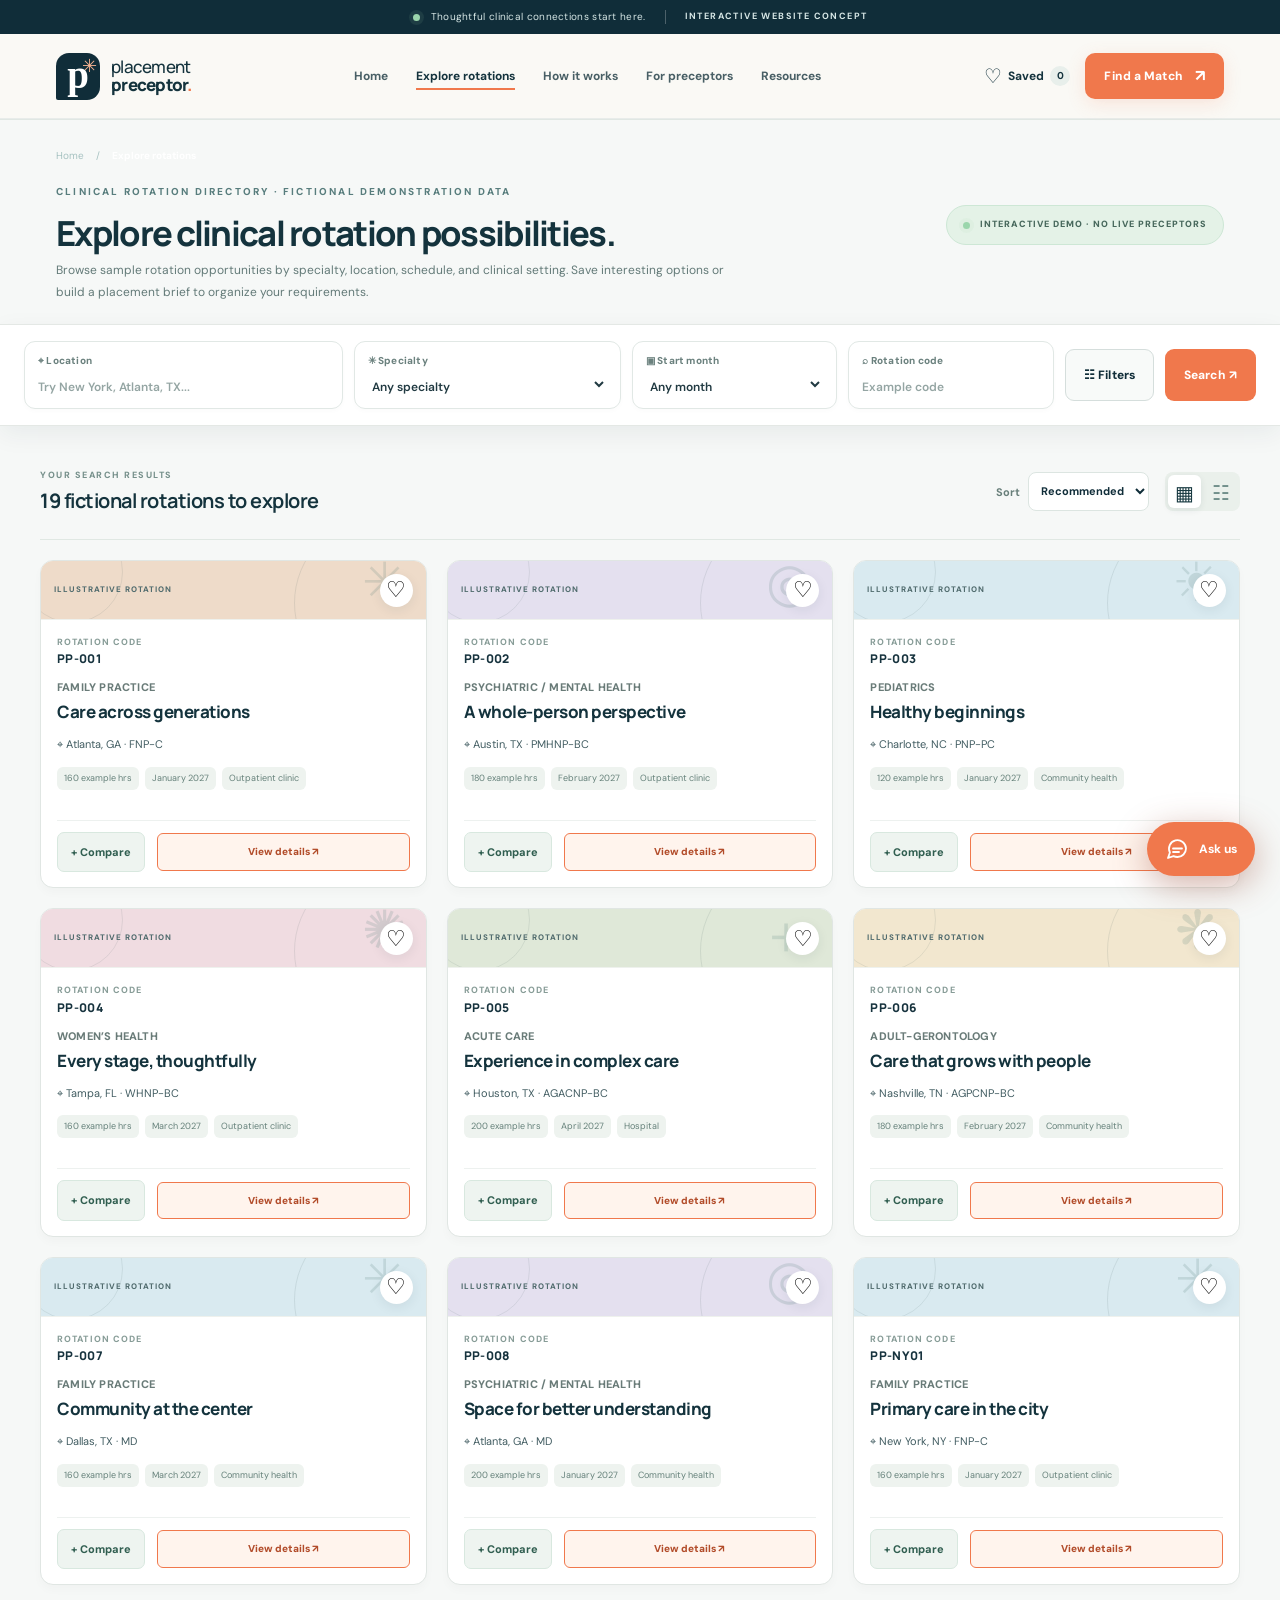
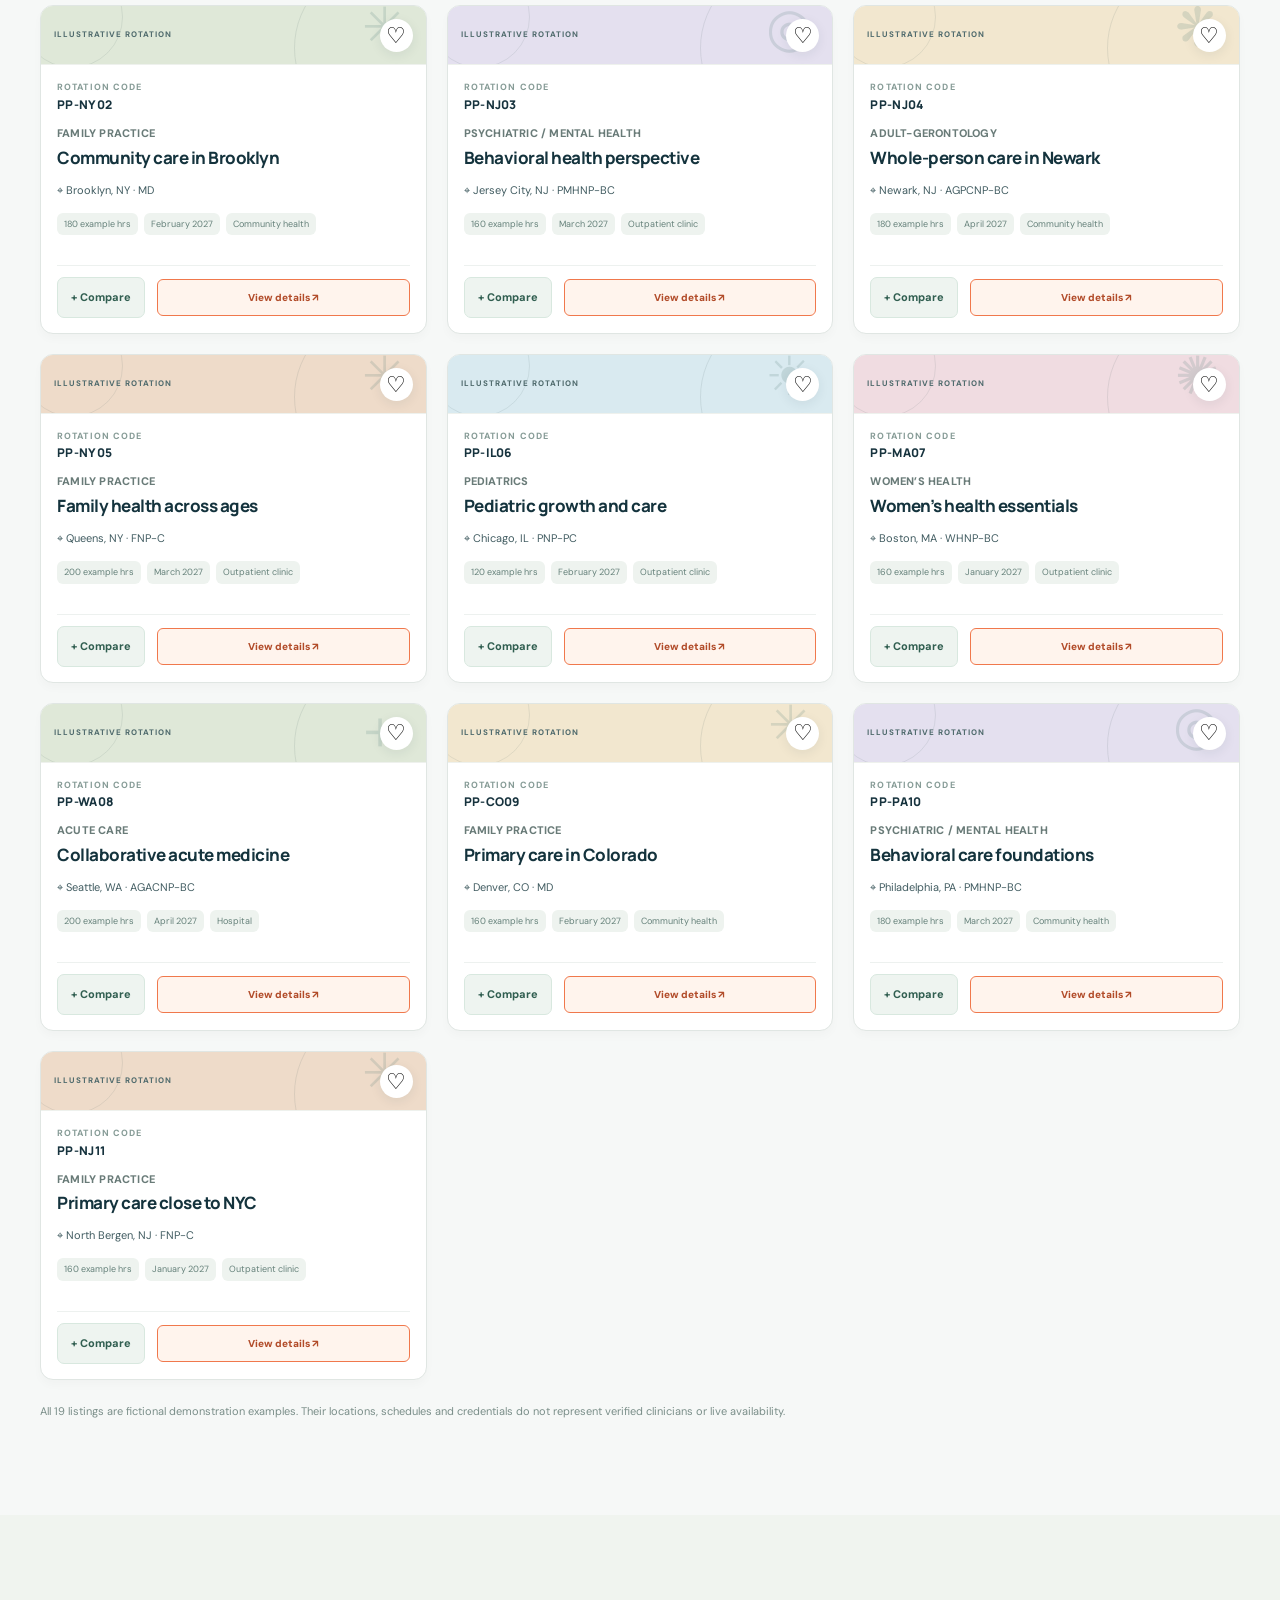
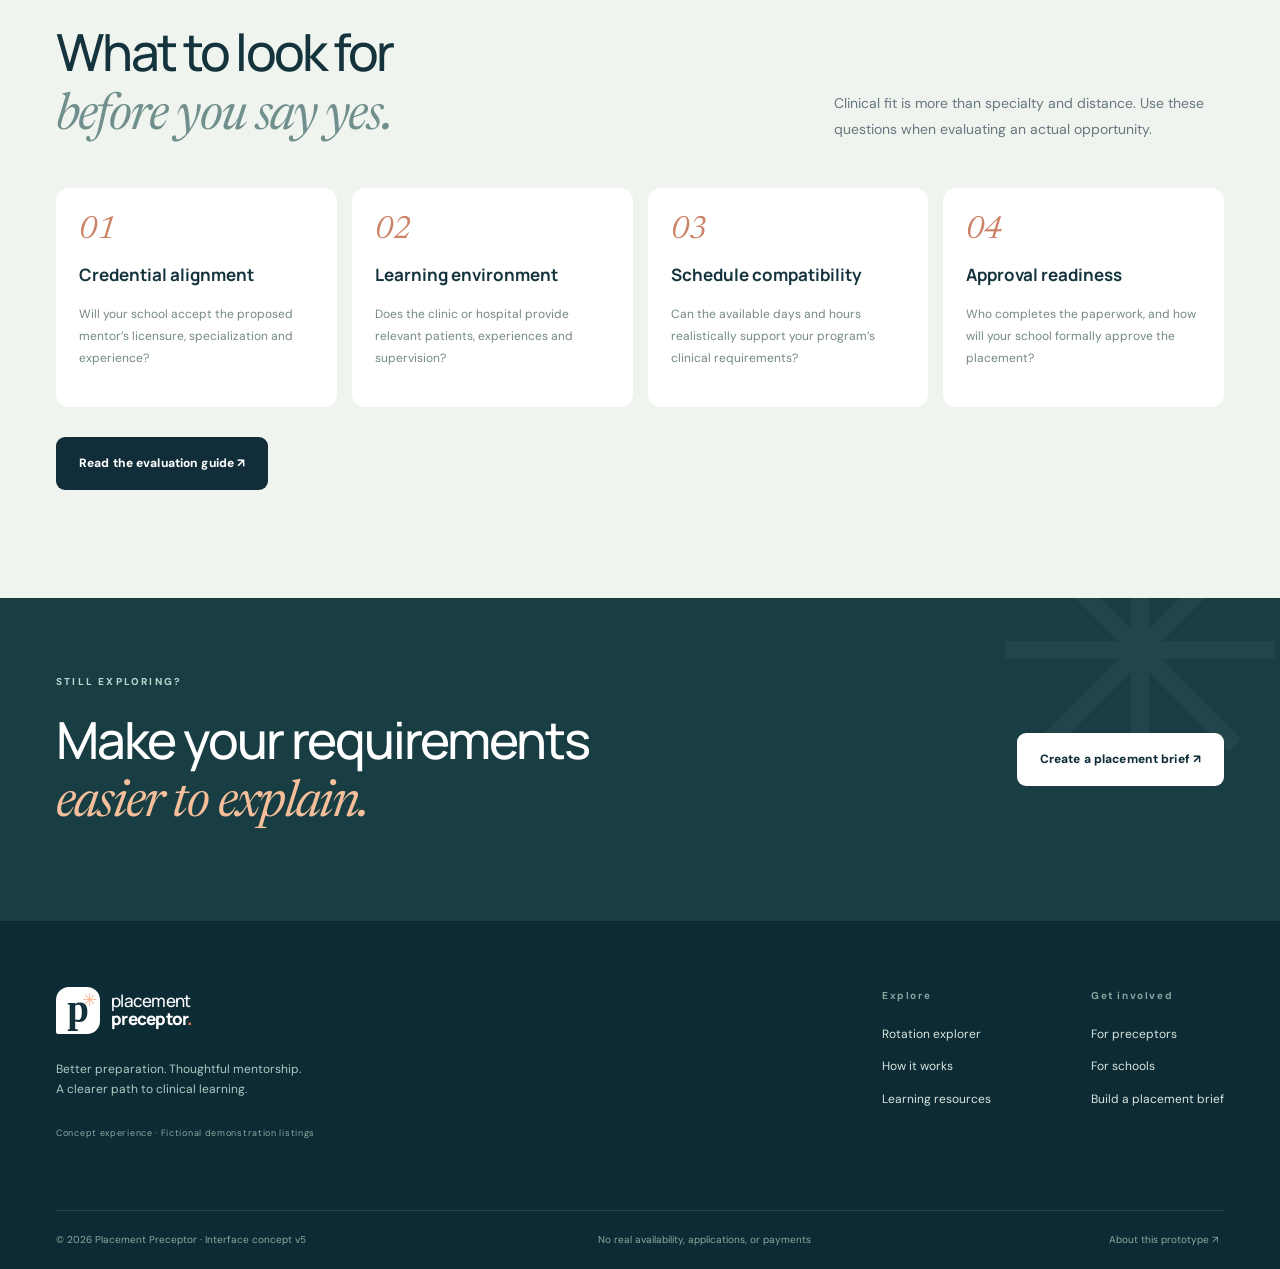
==== explore.html @ a211277f "Update Placement Preceptor website to v5" ====
<!doctype html>
<html lang="en"><head>
<meta charset="utf-8"><meta name="viewport" content="width=device-width,initial-scale=1"><meta name="theme-color" content="#102d39">
<meta name="description" content="Explore illustrative clinical rotation opportunities using advanced search, specialty, location, scheduling, and saved listings."><title>Explore Clinical Rotations | Placement Preceptor</title>
<link rel="preconnect" href="https://fonts.googleapis.com"><link rel="preconnect" href="https://fonts.gstatic.com" crossorigin>
<link href="https://fonts.googleapis.com/css2?family=DM+Sans:wght@400;500;600;700;800&family=Manrope:wght@400;500;600;700;800&family=Newsreader:ital,opsz,wght@0,6..72,400;1,6..72,400&display=swap" rel="stylesheet">
<link rel="stylesheet" href="style.css"><script src="data.js" defer></script><script src="app.js" defer></script><script src="chat.js" defer></script></head>
<body data-page="explore"><a class="skip-link" href="#main">Skip to content</a>
<div class="announcement"><span class="announcement-dot"></span><span>Thoughtful clinical connections start here.</span><span class="announcement-sep"></span><strong>INTERACTIVE WEBSITE CONCEPT</strong></div>
<header class="site-header" id="site-header"><div class="container header-row"><a class="brand" href="index.html" aria-label="Placement Preceptor home"><span class="brand-mark">p<span>✳</span></span><span class="brand-word">placement<strong>preceptor<span>.</span></strong></span></a><nav class="nav-links" id="site-nav" aria-label="Main navigation"><a href="index.html" >Home</a><a href="explore.html" aria-current="page">Explore rotations</a><a href="how-it-works.html" >How it works</a><a href="for-preceptors.html" >For preceptors</a><a href="resources.html" >Resources</a></nav><div class="header-cta"><a class="saved-link" href="explore.html?saved=1" aria-label="View saved example rotations"><span aria-hidden="true">♡</span><span class="saved-label">Saved</span><span class="saved-count" data-saved-count>0</span></a><button class="btn btn-accent btn-small header-find-match" data-start="student" aria-label="Find a Match - start your placement brief">Find a Match <span aria-hidden="true">↗</span></button><button class="menu-toggle" id="menu-toggle" aria-controls="site-nav" aria-expanded="false" aria-label="Open menu"><span></span><span></span><span></span></button></div></div><div class="scroll-progress" id="scroll-progress"></div></header>
<main id="main">
<section class="marketplace" id="marketplace" aria-labelledby="marketplace-title">
  <div class="marketplace-head container">
    <div><div class="breadcrumbs"><a href="index.html">Home</a><span> / </span><strong>Explore rotations</strong></div><span class="section-kicker">CLINICAL ROTATION DIRECTORY · FICTIONAL DEMONSTRATION DATA</span><h2 id="marketplace-title">Explore clinical rotation possibilities.</h2><p>Browse sample rotation opportunities by specialty, location, schedule, and clinical setting. Save interesting options or build a placement brief to organize your requirements.</p></div>
    <span class="marketplace-demo-pill"><span class="announcement-dot"></span> INTERACTIVE DEMO · NO LIVE PRECEPTORS</span>
  </div>
  <div class="marketplace-search" role="search">
    <label><span>⌖ Location</span><input id="filter-location" type="search" placeholder="Try New York, Atlanta, TX..." autocomplete="off" list="demo-cities"></label>
    <datalist id="demo-cities"><option value="New York"><option value="Brooklyn"><option value="Jersey City"><option value="Atlanta"><option value="Austin"><option value="Houston"><option value="Chicago"><option value="Boston"><option value="Seattle"><option value="Dallas"></datalist>
    <label><span>✳ Specialty</span><select id="filter-specialty" data-specialty-options><option value="">Any specialty</option></select></label>
    <label><span>▣ Start month</span><select id="filter-month" data-month-options><option value="">Any month</option></select></label>
    <label><span>⌕ Rotation code</span><input id="filter-code" type="search" placeholder="Example code" autocomplete="off"></label>
    <button type="button" id="directory-filter-toggle" class="btn btn-ghost" aria-expanded="false" aria-controls="filter-panel">☷ Filters</button>
    <button type="button" id="search-rotations" class="btn btn-accent">Search ↗</button>
  </div>
  <div id="filter-panel" class="directory-filter-panel" aria-label="Additional filters"><div class="directory-filter-inner container"><div><strong>Additional filters</strong><small>Refine demo listings only</small></div><label>Clinical setting<select id="filter-setting"><option value="">Any setting</option><option>Outpatient clinic</option><option>Community health</option><option>Hospital</option></select></label><label>Minimum hours<select id="filter-hours"><option value="">Any hours</option><option value="160">160+ hours</option><option value="180">180+ hours</option><option value="200">200+ hours</option></select></label><button type="button" id="saved-only" class="btn btn-ghost saved-filter-button" aria-pressed="false">♡ Saved only</button><button type="button" class="btn btn-outline" id="reset-filters">Clear filters ↻</button></div></div>
  <div class="directory-workspace">
    <section class="directory-results-pane" aria-label="Rotation search results">
      <div class="directory-results-toolbar"><div><p class="directory-label">YOUR SEARCH RESULTS</p><h3 id="results-count" aria-live="polite">Loading example rotations…</h3></div><div class="directory-results-actions"><label>Sort<select id="sort"><option value="recommended">Recommended</option><option value="hours">Most hours</option><option value="name">A–Z</option></select></label><div class="view-toggle" role="group" aria-label="Result layout"><button id="view-grid" class="active" aria-label="Grid view" aria-pressed="true">▦</button><button id="view-list" aria-label="List view" aria-pressed="false">☷</button></div></div></div>
      <div id="active-filters" class="active-filters" aria-label="Applied search filters"></div>
      <div class="directory-results-content" id="directory-results-scroll"><div id="rotation-grid" class="rotation-grid" aria-live="polite"></div><p class="directory-results-disclaimer">All 19 listings are fictional demonstration examples. Their locations, schedules and credentials do not represent verified clinicians or live availability.</p></div>
    </section>

  </div>
</section>
<section class="explore-below section"><div class="container"><div class="section-intro"><h2>What to look for<br><em>before you say yes.</em></h2><p>Clinical fit is more than specialty and distance. Use these questions when evaluating an actual opportunity.</p></div><div class="info-quad"><article><span>01</span><h3>Credential alignment</h3><p>Will your school accept the proposed mentor’s licensure, specialization and experience?</p></article><article><span>02</span><h3>Learning environment</h3><p>Does the clinic or hospital provide relevant patients, experiences and supervision?</p></article><article><span>03</span><h3>Schedule compatibility</h3><p>Can the available days and hours realistically support your program’s clinical requirements?</p></article><article><span>04</span><h3>Approval readiness</h3><p>Who completes the paperwork, and how will your school formally approve the placement?</p></article></div><a class="btn btn-dark" href="resources.html?article=choose-preceptor">Read the evaluation guide ↗</a></div></section>
<section class="cta-section compact-cta"><div class="container cta-layout"><div><span class="section-kicker light">STILL EXPLORING?</span><h2>Make your requirements<br><em>easier to explain.</em></h2></div><button class="btn btn-light" data-start="student">Create a placement brief ↗</button></div></section>
</main>
<footer class="site-footer"><div class="container"><div class="footer-top"><div><a class="brand footer-brand" href="index.html"><span class="brand-mark">p<span>✳</span></span><span class="brand-word">placement<strong>preceptor<span>.</span></strong></span></a><p>Better preparation. Thoughtful mentorship.<br>A clearer path to clinical learning.</p><span class="footer-demo">Concept experience · Fictional demonstration listings</span></div><div class="footer-link-columns"><div><h3>Explore</h3><a href="explore.html">Rotation explorer</a><a href="how-it-works.html">How it works</a><a href="resources.html">Learning resources</a></div><div><h3>Get involved</h3><a href="for-preceptors.html">For preceptors</a><a href="how-it-works.html?audience=school">For schools</a><button data-start="student">Build a placement brief</button></div></div></div><div class="footer-bottom"><span>© 2026 Placement Preceptor · Interface concept v5</span><span>No real availability, applications, or payments</span><button class="footer-about" data-resource="privacy">About this prototype ↗</button></div></div></footer>
<div class="toast" id="toast" role="status" aria-live="polite"></div>
<div class="compare-tray" id="compare-tray" hidden><div><span class="compare-dot">✳</span><strong><span id="compare-count">0</span> rotations selected</strong><small>Compare up to three example settings</small></div><div class="compare-tray-actions"><button class="text-btn" id="clear-compare">Clear</button><button class="btn btn-accent btn-small" id="show-compare">Compare options <span>↗</span></button></div></div>
<dialog id="modal" aria-labelledby="modal-title"><button class="modal-close" aria-label="Close dialog">×</button><div id="modal-content"></div></dialog>
</body></html>
---- style.css ----
/* Placement Preceptor v3 — responsive multi-page editorial interface */
:root{--ink:#14333d;--deep:#102d39;--deep2:#173c45;--muted:#667780;--subtle:#8d9a9b;--orange:#f0784c;--orange-dark:#dc653d;--cream:#faf9f5;--white:#fff;--line:#dde5e3;--sage:#cce1da;--light:#f1f5f2;--mint:#dbece4;--radius:18px;--shadow:0 22px 70px rgba(21,51,61,.09)}
*{box-sizing:border-box}html{scroll-behavior:smooth;scroll-padding-top:110px}body{margin:0;background:var(--cream);color:var(--ink);font:15px/1.72 'DM Sans',Arial,sans-serif;-webkit-font-smoothing:antialiased;overflow-x:hidden}button,input,select,textarea{font:inherit}button{cursor:pointer}a{color:inherit;text-decoration:none}img{display:block;max-width:100%}button:focus-visible,a:focus-visible,input:focus-visible,select:focus-visible,textarea:focus-visible,summary:focus-visible{outline:3px solid #4a9fb0;outline-offset:3px}button:disabled{cursor:not-allowed;opacity:.45}button,select,input,textarea{accent-color:var(--deep)}[hidden]{display:none!important}::selection{background:#d0eadf;color:var(--deep)}.container{width:min(1360px,calc(100% - 112px));margin-inline:auto}.skip-link{position:fixed;top:-120px;left:18px;z-index:100;background:white;padding:13px 22px}.skip-link:focus{top:10px}.announcement{min-height:34px;padding:6px 20px;background:#102d39;color:#d7e7e6;display:flex;gap:11px;justify-content:center;align-items:center;font-size:10px;letter-spacing:.3px}.announcement strong{font-weight:700;font-size:9px;letter-spacing:1.4px}.announcement-dot,.live-dot{display:inline-block;width:7px;height:7px;background:#9bd6ac;border-radius:50%;box-shadow:0 0 0 4px #9bd6ac18}.announcement-sep{width:1px;height:14px;background:#ffffff40;margin:0 8px}.site-header{position:sticky;top:0;z-index:30;background:#faf9f5f5;backdrop-filter:blur(20px);border-bottom:1px solid #dde5e399;transition:box-shadow .3s}.site-header.is-scrolled{box-shadow:0 8px 28px #0b2b3410}.header-row{min-height:84px;display:flex;align-items:center;justify-content:space-between;gap:24px}.brand{display:inline-flex;align-items:center;gap:11px;white-space:nowrap}.brand-mark{width:44px;height:47px;border-radius:13px 13px 13px 2px;background:var(--deep);display:grid;place-items:center;font:bold 39px/1 Georgia,serif;color:#fff;position:relative;padding-bottom:4px}.brand-mark span{position:absolute;right:3px;top:1px;font:18px 'DM Sans',sans-serif;color:#fab693}.brand-word{font:500 17px/1.06 'Manrope',sans-serif;letter-spacing:-.75px}.brand-word strong{display:block;font-weight:800}.brand-word strong span{color:var(--orange)}.nav-links{display:flex;align-items:center;gap:28px}.nav-links a{font:700 12px/1.2 'DM Sans',sans-serif;color:#485f65;padding:14px 0;position:relative;white-space:nowrap}.nav-links a:hover,.nav-links a[aria-current=page]{color:var(--ink)}.nav-links a:after{content:'';height:2px;background:var(--orange);position:absolute;bottom:7px;left:0;right:100%;transition:right .25s}.nav-links a:hover:after,.nav-links a[aria-current=page]:after{right:0}.header-cta{display:flex;align-items:center;gap:15px}.saved-link{display:flex;align-items:center;gap:6px;font-size:12px;font-weight:700;white-space:nowrap}.saved-link>span:first-child{font-size:20px;font-weight:400;line-height:1}.saved-count{border-radius:50%;background:#e8efeb;display:grid;place-items:center;width:20px;height:20px;font-size:10px}.menu-toggle{border:0;background:none;display:none;width:38px;height:38px;place-content:center;gap:5px}.menu-toggle span{display:block;width:23px;height:2px;background:var(--deep)}.scroll-progress{height:2px;width:0;position:absolute;left:0;bottom:0;background:var(--orange);transition:width .1s}
.btn{border:1px solid transparent;display:inline-flex;justify-content:center;align-items:center;gap:23px;border-radius:9px;padding:15px 22px;font-size:12px;font-weight:800;letter-spacing:.12px;white-space:nowrap;min-height:48px;transition:background .25s,transform .25s,box-shadow .25s;text-decoration:none}.btn:hover{transform:translateY(-2px);box-shadow:0 12px 28px #0a29331a}.btn span:last-child{font-size:16px;line-height:1}.btn-small{padding:11px 16px;min-height:40px}.btn-accent{background:var(--orange);color:#fff}.btn-accent:hover{background:var(--orange-dark)}.btn-dark{background:var(--deep);color:#fff}.btn-dark:hover{background:#245064}.btn-light{background:#fff;color:var(--deep)}.btn-ghost{background:transparent;border-color:#d5dedc;color:var(--deep)}.btn-ghost:hover{background:white}.btn-clear{border-color:#ffffff45;color:white}.btn-clear:hover{background:#ffffff15}.btn-outline{background:transparent;border-color:#ccd8d3;color:var(--deep)}.text-link{display:inline-flex;align-items:center;gap:20px;background:none;border:0;padding:0;color:inherit;font-size:13px;font-weight:800;text-underline-offset:4px}.text-link>span{font-size:18px;transition:transform .2s}.text-link:hover>span{transform:translateX(4px)}.text-btn{border:0;background:none;color:var(--ink);font-size:12px;font-weight:800;padding:5px;text-decoration:underline;text-underline-offset:4px}.section{padding-top:108px;padding-bottom:108px}.section-kicker,.label-overline{font-size:10px;letter-spacing:2.2px;font-weight:800;color:#587d7d}.section-kicker.light{color:#bbd4cd}.section-topline{display:flex;justify-content:space-between;align-items:center;gap:20px;margin-bottom:25px}.section-number{font-size:10px;color:#9ba8a5;letter-spacing:1.5px;font-weight:800}.section-number.light-number{color:#a0b5b4}.section-intro{display:flex;justify-content:space-between;align-items:end;gap:40px;margin-bottom:41px}.section-intro h2,.section h2{font:500 clamp(34px,4vw,58px)/1.13 'Manrope',sans-serif;letter-spacing:-2.7px;margin:0}.section h2 em,h1 em,.cta-section em,.hero-home em,.sub-hero em,.serif-accent{font-family:'Newsreader',Georgia,serif;font-weight:400;font-style:italic;letter-spacing:-1.8px}.section-intro h2 em,.promise-grid h2 em{color:#718f8d}.section-intro>p{max-width:390px;font-size:14px;line-height:1.9;color:var(--muted);margin:0 0 4px}.eyebrow{font-size:10px;letter-spacing:2px;font-weight:800;display:flex;gap:13px;align-items:center}.eyebrow-line{height:1px;width:30px;background:var(--orange)}
/* Home hero */
.hero-home{overflow:hidden;position:relative}.hero-home:before{content:'';position:absolute;width:800px;height:800px;border:1px solid #dfe9e5;top:-380px;left:-340px;border-radius:50%;pointer-events:none}.hero-grid{display:grid;grid-template-columns:1.06fr .94fr;gap:5%;align-items:center;min-height:650px;padding-top:46px;padding-bottom:65px}.hero-copy{padding:25px 0 20px;position:relative;z-index:1}.hero-copy h1{font:500 clamp(49px,5.1vw,78px)/1.065 'Manrope',sans-serif;letter-spacing:-4.9px;margin:26px 0}.hero-copy h1 .serif-accent{color:#537a78}.accent-period{color:var(--orange)}.hero-description{font-size:15px;line-height:1.9;color:#617681;max-width:510px}.hero-actions{display:flex;gap:12px;align-items:center;flex-wrap:wrap;margin-top:28px}.hero-inline-note{display:flex;gap:15px;align-items:center;margin-top:47px;color:#6e8084;font-size:11px;line-height:1.65}.note-symbol{width:38px;height:38px;border:1px solid #d4e0da;border-radius:50%;display:grid;place-items:center;color:var(--orange);font-size:24px}.hero-visual{position:relative;min-height:525px;padding:0 10px 6px}.hero-photo{height:530px;overflow:hidden;position:relative;background:#203f44;border-radius:130px 24px 24px 24px}.hero-photo img{width:100%;height:100%;object-fit:cover;object-position:center center;filter:saturate(.8)}.photo-gradient{position:absolute;inset:20% 0 0;background:linear-gradient(transparent,#0b2637be)}.photo-copy{position:absolute;bottom:36px;left:40px;color:white}.photo-copy span{display:block;font-size:9px;letter-spacing:2px;margin-bottom:15px}.photo-copy strong{font:italic 37px/1.13 'Newsreader',serif;font-weight:400}.hero-photo-label{position:absolute;right:-2px;bottom:-27px;color:#8a9c9f;font-size:9px;letter-spacing:1.5px}.floating-note{position:absolute;display:flex;align-items:center;gap:13px;background:white;border:1px solid #e9efec;border-radius:12px;box-shadow:var(--shadow);padding:15px 19px;animation:float 6s ease-in-out infinite}.note-top{left:-42px;top:49%}.note-bottom{right:-23px;bottom:56px;font-size:11px;font-weight:700;animation-delay:-2s}.note-icon{display:grid;place-items:center;color:#4d8a82;background:#e7f2ea;width:42px;height:42px;border-radius:11px;font-size:24px}.note-top small{display:block;color:#98a3a3;font-size:8px;letter-spacing:1.1px}.note-top strong{display:block;font-size:13px}.search-band{position:relative;z-index:1;margin-bottom:30px}.search-panel{background:#fff;border:1px solid #e3eae6;border-radius:17px;padding:30px 32px;box-shadow:0 18px 55px #17333c0d}.search-header{display:flex;align-items:center;justify-content:space-between;margin-bottom:24px}.search-header h2{font:650 22px/1.3 'Manrope',sans-serif;letter-spacing:-.8px;margin:5px 0 0}.search-step-tag{color:#a5afac;font-size:10px;letter-spacing:1.1px;font-weight:800}.home-search-form{display:grid;grid-template-columns:1fr 1fr .8fr auto;gap:18px;align-items:end}.home-search-form label,.filter-panel>label,.planner-fields label{font-size:11px;font-weight:800;color:#435d64}.home-search-form input,.home-search-form select,.filter-panel input,.filter-panel select,.results-controls select,.planner-fields select,.wizard-fields input,.wizard-fields select{display:block;margin-top:8px;width:100%;min-width:0;border:1px solid #d9e3e1;background:#fff;color:#14333d;border-radius:8px;padding:12px 13px;font-size:12px;min-height:47px}.home-search-form .btn{min-height:47px}.form-disclaimer{font-size:10px;color:#829293;margin:15px 0 0}
/* Home audiences, specialties */
.audience-grid{display:grid;grid-template-columns:repeat(3,1fr);gap:19px}.audience-card{border-radius:17px;padding:27px 29px 25px;min-height:345px;display:flex;flex-direction:column;position:relative;overflow:hidden;transition:transform .28s,box-shadow .28s}.audience-card:hover{transform:translateY(-6px);box-shadow:var(--shadow)}.audience-students{background:#dcebe5}.audience-mentors{background:#e8e4d9}.audience-schools{background:#e2eaf0}.audience-index{font-size:9px;letter-spacing:1.7px;font-weight:800}.audience-icon{height:95px;font:86px/.95 'Newsreader',serif;color:#64847c;align-self:end;margin:0 20px 5px}.audience-card h3{font:650 25px/1.2 'Manrope',sans-serif;letter-spacing:-.9px;margin:4px 0 10px}.audience-card p{margin:0 0 25px;font-size:12px;line-height:1.8;color:#526971;max-width:315px}.arrow-link{font-size:12px;font-weight:800;border-top:1px solid #16364025;padding-top:15px;margin-top:auto;display:flex;align-items:center;justify-content:space-between}.arrow-link b{font-size:18px;font-weight:400}.standout-section{background:var(--deep);color:#fff;padding:110px 0;overflow:hidden}.standout-grid{display:grid;grid-template-columns:.87fr 1fr;gap:13%;align-items:center}.standout-copy h2{font:500 clamp(38px,4.4vw,66px)/1.14 'Manrope',sans-serif;letter-spacing:-3px;margin:25px 0}.standout-copy h2 em{color:#ffc4a5}.standout-copy p{font-size:14px;line-height:1.95;color:#b9cdd0;max-width:450px;margin-bottom:30px}.fit-interface{border:1px solid #ffffff23;border-radius:17px;overflow:hidden;background:#f6f9f7;color:var(--deep);transform:rotate(1.4deg);box-shadow:25px 26px 0 #ffffff0b}.interface-head{height:54px;background:white;display:flex;justify-content:space-between;align-items:center;padding:0 20px;border-bottom:1px solid #e5ece8}.interface-head>span{display:flex;gap:6px}.interface-head i{height:8px;width:8px;border-radius:50%;background:#e2e8e5}.interface-head small{font-size:9px;letter-spacing:1.5px;font-weight:700;color:#8da19d}.interface-head b{font-size:24px;color:var(--orange)}.fit-profile{padding:28px;display:flex;align-items:center;gap:16px}.avatar-icon{width:58px;height:58px;display:grid;place-items:center;background:#d8e9de;border-radius:14px;color:#527c6c;font-size:34px}.fit-profile>div{flex:1}.fit-profile small{display:block;font-size:9px;letter-spacing:1.5px;color:#81938d}.fit-profile strong{font-size:17px;letter-spacing:-.4px}.fit-state{background:#f6e9dc;color:#ae794b;font-size:8px;letter-spacing:.8px;padding:7px 10px;border-radius:30px;font-weight:800}.fit-factor{background:white;margin:0 25px 10px;border:1px solid #e6ece8;display:flex;align-items:center;gap:16px;border-radius:9px;padding:15px}.fit-factor>span{width:33px;height:33px;border-radius:50%;display:grid;place-items:center;background:#eff5f1;font-size:10px;color:#64867b;font-weight:800}.fit-factor>div{flex:1}.fit-factor strong{display:block;font-size:13px}.fit-factor small{display:block;font-size:10px;color:#80908d}.fit-factor b{font-size:18px;color:#6ca486}.fit-bottom{padding:17px 27px 24px;font-size:10px;font-weight:800;color:#63847f;display:flex;justify-content:space-between}.specialty-grid{display:grid;grid-template-columns:repeat(3,1fr);gap:13px}.specialty-card{display:grid;grid-template-columns:62px 1fr 20px;grid-template-rows:auto auto;gap:2px 15px;align-items:center;border:1px solid #e0e8e5;border-radius:12px;background:white;padding:19px 20px;transition:border-color .2s,transform .2s,box-shadow .2s}.specialty-card:hover{border-color:#a9c8ba;transform:translateY(-3px);box-shadow:0 12px 30px #12313b0a}.specialty-icon{grid-row:1/3;width:58px;height:58px;background:#dcece8;border-radius:13px;display:grid;place-items:center;font:700 17px 'Manrope',sans-serif;color:#4f857c}.specialty-icon.lilac{background:#eee7f5;color:#75688f}.specialty-icon.peach{background:#f8e6dc;color:#a97764}.specialty-icon.sage{background:#e7f0df;color:#68845f}.specialty-icon.pink{background:#f7e4e8;color:#a47080}.specialty-icon.sand{background:#f4ecd8;color:#9e8762}.specialty-card strong{font:750 14px/1.3 'Manrope',sans-serif;align-self:end}.specialty-card small{font-size:11px;color:#7b8b8e;align-self:start}.specialty-card>b{grid-column:3;grid-row:1/3;align-self:center;font-size:18px;font-weight:400;color:#6d9290}.promise-section{background:#f0f4ef}.promise-grid{display:grid;grid-template-columns:.8fr 1.1fr;gap:16%;align-items:start}.promise-grid h2{margin:24px 0}.promise-grid p{max-width:350px;color:#6b8180;font-size:14px;line-height:1.9;margin-bottom:30px}.promise-steps{border-top:1px solid #d5dfdb}.promise-steps>div{display:grid;grid-template-columns:55px 1fr;gap:4px 20px;padding:26px 0;border-bottom:1px solid #d5dfdb}.promise-steps span{grid-row:1/3;color:#d2775a;font:italic 23px 'Newsreader',serif}.promise-steps h3{margin:0;font:650 20px 'Manrope',sans-serif;letter-spacing:-.4px}.promise-steps p{margin:8px 0 0;font-size:12px;line-height:1.8;max-width:490px}.home-guide-grid{display:grid;grid-template-columns:repeat(2,1fr);gap:20px}.home-guide-card{padding:29px 35px;border-radius:16px;min-height:300px;display:flex;flex-direction:column;overflow:hidden;position:relative;transition:transform .25s}.home-guide-card:hover{transform:translateY(-4px)}.home-guide-card.card-first{background:#eddccc}.home-guide-card.card-second{background:#d6e4e6}.home-guide-card>span{font-size:10px;letter-spacing:1.5px;font-weight:800}.home-guide-card h3{font:650 28px/1.24 'Manrope',sans-serif;max-width:390px;letter-spacing:-1.2px;margin:auto 0 18px}.home-guide-card b{font-size:12px}.large-resource-symbol{position:absolute;right:31px;top:18px;font:105px 'Newsreader',serif;opacity:.18}.more-link{margin-top:29px}.cta-section{background:#183e43;color:#fff;padding:85px 0;overflow:hidden;position:relative}.cta-section:after{content:'✳';font:400 370px/1 'Newsreader',serif;position:absolute;right:-15px;top:-85px;color:#ffffff09;pointer-events:none}.cta-layout{display:flex;justify-content:space-between;align-items:center;gap:40px;position:relative;z-index:1}.cta-layout h2{font:500 clamp(35px,4vw,58px)/1.12 'Manrope',sans-serif;letter-spacing:-2px;margin:17px 0}.cta-layout h2 em{color:#f6be9a}.cta-layout p{color:#b6cfd0;font-size:13px;line-height:1.85;max-width:490px;margin:12px 0 0}.cta-layout .btn{flex-shrink:0}.compact-cta{padding:70px 0}
/* Subpage heroes */
.sub-hero{background:var(--deep);color:white;overflow:hidden}.sub-hero-grid{min-height:475px;display:grid;grid-template-columns:1fr .93fr;align-items:center;gap:7%;padding-top:70px;padding-bottom:70px}.breadcrumbs{display:flex;align-items:center;gap:12px;font-size:11px;color:#a6c2c1;margin-bottom:40px}.breadcrumbs a:hover{text-decoration:underline}.breadcrumbs strong{color:#fff;font-weight:700}.sub-hero h1,.preceptor-hero h1{font:550 clamp(48px,5.3vw,80px)/1.08 'Manrope',sans-serif;letter-spacing:-4px;margin:20px 0 24px}.sub-hero h1 em,.preceptor-hero h1 em{color:#ffc09b}.sub-hero p,.preceptor-intro>p{font-size:14px;color:#bbd0ce;line-height:1.95;max-width:575px}.sub-hero .btn{margin-top:18px}.hero-mini-tags{display:flex;gap:8px;flex-wrap:wrap;margin-top:27px}.hero-mini-tags span{border:1px solid #ffffff30;padding:8px 12px;border-radius:30px;font-size:10px;color:#cce1dc}.explore-hero{background:#14353f}.explore-hero-graphic{height:340px;position:relative}.graphic-sun{position:absolute;left:35%;top:0;font-size:280px;line-height:1;color:#ffffff08}.graphic-card{position:absolute;background:#eef3ef;border-radius:13px;color:var(--deep);width:236px;padding:20px 24px;box-shadow:0 25px 65px #001e2626;border:1px solid #ffffff80}.graphic-card small{display:block;font-size:8px;letter-spacing:1.5px;color:#77928c}.graphic-card strong{font:650 27px 'Manrope',sans-serif;display:block;margin:11px 0 0}.graphic-card span{font-size:11px;color:#7c9492}.gc-1{left:5%;top:12%;transform:rotate(-9deg);background:#dcebe1}.gc-2{right:0;top:30%;transform:rotate(8deg);background:#eee5d5}.gc-3{left:28%;bottom:0;transform:rotate(-2deg);background:#f5e1d5}.process-hero{background:#16383e}.journey-hero-art{height:340px;position:relative;display:grid;place-items:center}.journey-ring{position:absolute;border-radius:50%;border:1px solid #ffffff24}.ring-1{width:300px;height:300px}.ring-2{width:205px;height:205px}.journey-core{font-size:125px;color:#f6ab83;line-height:1}.journey-pill{background:#e6eeea;border-radius:30px;padding:10px 17px;color:#436e69;font-size:10px;font-weight:800;letter-spacing:.9px;position:absolute}.pill-a{top:2%;left:10%}.pill-b{top:38%;right:0}.pill-c{bottom:3%;left:4%}.resources-hero{background:#243d46}.resource-hero-art{height:350px;position:relative;display:grid;place-items:center}.library-stack{position:absolute;width:245px;height:298px;background:#b8cec8;border-radius:12px;border:1px solid #ffffff9c;box-shadow:20px 25px 45px #00192328}.library-stack.back{transform:rotate(-17deg) translate(-20px,-3px);background:#819e9a}.library-stack.middle{transform:rotate(11deg) translate(32px,6px);background:#f0d8bc}.library-stack.front{background:#eaf0e9;color:#21424a;display:flex;flex-direction:column;justify-content:space-between;padding:25px;transform:rotate(-2deg)}.library-stack.front>span{font-size:10px;letter-spacing:2px;line-height:1.6;font-weight:800}.library-stack.front strong{font:italic 92px/1 'Newsreader',serif;color:#b4c8c0}.library-stack.front b{position:absolute;font:80px 'Newsreader',serif;color:#e1a47e;top:82px;right:17px}.library-stack.front small{font-size:9px;letter-spacing:1.6px}
/* Explorer */
.explorer-main{padding-bottom:105px}.explorer-top{display:flex;align-items:end;justify-content:space-between;gap:20px;margin-bottom:38px}.explorer-top h2{font:600 42px/1.15 'Manrope',sans-serif;letter-spacing:-1.7px;margin:0 0 10px}.explorer-top h2 em{color:#75908a}.explorer-top p{color:#728489;font-size:13px;max-width:610px;margin:0}.explore-layout{display:grid;grid-template-columns:248px minmax(0,1fr);gap:28px;align-items:start}.filter-panel{background:white;border:1px solid #dce5e0;border-radius:14px;padding:22px 21px;position:sticky;top:108px;box-shadow:0 10px 32px #15384006}.filter-heading{display:flex;justify-content:space-between;gap:10px;align-items:center;margin-bottom:22px}.filter-heading h3{font:750 15px 'Manrope',sans-serif;margin:0}.filter-panel>label{display:block;margin-bottom:18px}.filter-panel input,.filter-panel select{min-height:43px}.checkbox-label{display:flex!important;gap:9px;align-items:center;padding-top:10px;border-top:1px solid #e8efea}.checkbox-label input{width:16px;height:16px;min-height:16px;margin:0}.filter-promo{background:#e8f0eb;padding:20px;border-radius:10px;margin-top:30px}.filter-promo>span{font-size:8px;letter-spacing:1.3px;font-weight:800;color:#78948a}.filter-promo h4{font:750 17px/1.3 'Manrope',sans-serif;letter-spacing:-.4px;margin:14px 0}.filter-promo p{font-size:11px;color:#708782}.filter-promo .text-link{font-size:11px}.results-bar{display:flex;align-items:center;justify-content:space-between;gap:15px;margin-bottom:15px}.results-bar>p{font-size:13px;color:#677b7f;margin:0}.results-bar>p strong{font-size:18px;color:var(--deep)}.results-controls{display:flex;align-items:center;gap:12px}.results-controls label{display:flex;align-items:center;gap:8px;font-size:10px;font-weight:700;color:#728687}.results-controls select{width:auto;min-height:39px;margin:0;padding:8px 25px 8px 10px}.view-toggle{display:flex;gap:3px;background:#eaf0eb;border-radius:8px;padding:3px}.view-toggle button{border:0;background:none;font-size:20px;width:33px;height:33px;border-radius:6px;color:#72908b}.view-toggle button.active{background:white;color:#173940;box-shadow:0 2px 7px #15364015}.active-filters{display:flex;gap:7px;flex-wrap:wrap;margin-bottom:15px}.active-filters:empty{display:none}.active-filters button{border:1px solid #cadad3;background:#eef6f0;border-radius:20px;padding:6px 10px;font-size:10px;color:#48685f;display:flex;gap:9px;align-items:center}.rotation-grid{display:grid;grid-template-columns:repeat(3,minmax(0,1fr));gap:15px}.rotation-card{min-width:0;background:#fff;border:1px solid #dee8e4;border-radius:13px;overflow:hidden;transition:transform .22s,box-shadow .22s}.rotation-card:hover{transform:translateY(-4px);box-shadow:0 14px 38px #173d4612}.card-art{position:relative;overflow:hidden;height:157px;display:flex;align-items:center;justify-content:center}.card-art.peach{background:#eedbc9}.card-art.lavender{background:#e4e0ef}.card-art.blue{background:#d9eaf0}.card-art.rose{background:#f0dce1}.card-art.sage{background:#dfe8d8}.card-art.sand{background:#f2e7cf}.card-art:after{content:'';position:absolute;width:170px;height:170px;border:1px solid #3e56571e;border-radius:50%;right:-40px;bottom:-70px}.card-art:before{content:'';position:absolute;width:100px;height:100px;border:1px solid #3e56571b;border-radius:50%;left:-20px;top:-40px}.card-art .art-symbol{font:80px 'Newsreader',serif;color:#567e79;opacity:.8}.sample-tag{position:absolute;top:15px;left:13px;font-size:8px;letter-spacing:1.1px;font-weight:800;color:#506b6d}.heart{width:35px;height:35px;position:absolute;right:10px;top:9px;border:0;border-radius:50%;background:#ffffffca;display:grid;place-items:center;font-size:22px;z-index:2;line-height:1}.heart.active{color:#db6d4d;background:white}.card-body{padding:19px}.card-specialty{font-size:9px;letter-spacing:1.1px;color:#6c8b84;text-transform:uppercase;font-weight:800;margin:0 0 9px}.card-body h3{font:750 17px/1.28 'Manrope',sans-serif;letter-spacing:-.55px;min-height:44px;margin:0 0 10px}.card-location{font-size:11px;color:#7b898c;margin:0 0 13px}.card-tags{display:flex;flex-wrap:wrap;gap:5px;min-height:31px}.card-tags span{font-size:9px;background:#eef3ef;border-radius:5px;padding:5px 7px;color:#65817a}.card-footer{margin-top:15px;padding-top:14px;border-top:1px solid #edf1ef;display:flex;align-items:center;justify-content:space-between;gap:6px}.card-footer label{font-size:10px;display:flex;align-items:center;gap:5px;cursor:pointer}.card-footer input{margin:0}.card-footer button{border:0;background:none;font-size:11px;font-weight:800;color:var(--deep)}.rotation-grid.list-view{grid-template-columns:1fr}.rotation-grid.list-view .rotation-card{display:grid;grid-template-columns:220px 1fr}.rotation-grid.list-view .card-art{height:100%;min-height:190px}.rotation-grid.list-view .card-body h3{min-height:0;font-size:20px}.rotation-grid.list-view .card-footer{max-width:420px}.sample-warning{margin:22px 0 0;color:#84918d;font-size:10px;line-height:1.8}.empty-state{grid-column:1/-1;background:white;border:1px dashed #bfd1ca;border-radius:13px;text-align:center;padding:72px 30px}.empty-state .empty-symbol{font-size:50px;color:#96b5ab}.empty-state h3{font:700 24px 'Manrope',sans-serif}.empty-state p{font-size:13px;color:#778c89;max-width:450px;margin:0 auto 21px}.explore-below{background:#f0f4ef}.explore-below .container{margin:auto}.info-quad{display:grid;grid-template-columns:repeat(4,1fr);gap:15px;margin-bottom:30px}.info-quad article{background:white;border-radius:13px;padding:26px 23px}.info-quad article>span{font:italic 32px 'Newsreader',serif;color:#cb8266}.info-quad h3{font:700 17px 'Manrope',sans-serif;line-height:1.3}.info-quad p{font-size:12px;color:#748884;line-height:1.85}.mobile-filter-btn{display:none}
/* How it works */
.audience-tabs{display:inline-flex;padding:5px;gap:4px;background:#eaf0ea;border:1px solid #dae7df;border-radius:12px;margin-bottom:38px}.audience-tabs button{border:0;background:none;font-size:12px;font-weight:800;color:#668079;border-radius:8px;padding:12px 19px}.audience-tabs button.active{background:var(--deep);color:#fff;box-shadow:0 5px 15px #11323c1b}.journey-layout{display:grid;grid-template-columns:.88fr 1.12fr;gap:7%;align-items:start}.journey-progress-top{display:flex;justify-content:space-between;font-size:9px;font-weight:800;letter-spacing:1.5px;color:#77908b}.journey-progress-track,.readiness-track{height:6px;background:#e4ebe6;overflow:hidden;border-radius:8px;margin-top:13px}.journey-progress-track>div,.readiness-track>span{display:block;height:100%;width:20%;background:var(--orange);transition:width .4s}.journey-step-list{margin-top:20px}.journey-step{width:100%;display:flex;gap:19px;text-align:left;border:0;border-bottom:1px solid #dfe8e2;background:transparent;padding:21px 8px;color:var(--deep);transition:background .2s}.journey-step:hover{background:#eef4ee}.journey-step.active{background:#eaf2eb}.journey-step-number{width:37px;height:37px;border-radius:50%;border:1px solid #c6d4cc;display:grid;place-items:center;flex-shrink:0;font-size:12px;font-weight:800}.journey-step.active .journey-step-number{background:var(--orange);color:#fff;border-color:var(--orange)}.journey-step strong{font:700 17px/1.4 'Manrope',sans-serif;display:block}.journey-step small{font-size:10px;letter-spacing:1px;color:#899c93;font-weight:800}.journey-detail{border:1px solid #dce7e1;background:#fff;border-radius:17px;overflow:hidden;box-shadow:var(--shadow);position:sticky;top:117px}.journey-detail-top{background:#e4eee7;padding:20px 28px;display:flex;justify-content:space-between;align-items:center;font-size:10px;letter-spacing:1.4px;font-weight:800;color:#5f837a}.journey-detail-count{color:#8ea7a0}.journey-detail-inner{padding:36px 37px;min-height:396px}.journey-detail-inner .detail-symbol{font:78px/.8 'Newsreader',serif;color:var(--orange)}.journey-detail-inner h3{font:700 30px/1.16 'Manrope',sans-serif;letter-spacing:-1px;margin:26px 0 15px}.journey-detail-inner p{font-size:13px;color:#748986;line-height:1.9}.journey-detail-inner h4{font-size:10px;letter-spacing:1.5px;margin-top:25px}.journey-detail-inner ul{padding:0;list-style:none;display:grid;gap:10px}.journey-detail-inner li{font-size:12px;display:flex;gap:13px;align-items:center}.journey-detail-inner li:before{content:'✓';color:#5d9883;font-weight:800}.journey-detail-actions{border-top:1px solid #e5ece8;padding:17px 28px;display:flex;justify-content:space-between;align-items:center}.process-pillars{background:#e6eee9}.pillar-grid{display:grid;grid-template-columns:repeat(3,1fr);gap:16px}.pillar-grid article{padding:30px;background:white;border:1px solid #dae6de;border-radius:14px}.pillar-grid article>span{font-size:9px;letter-spacing:1.2px;color:#cb7957;font-weight:800}.pillar-grid h3{font:700 23px/1.23 'Manrope',sans-serif;letter-spacing:-.7px}.pillar-grid p{color:#748681;font-size:12px;line-height:1.85}.pillar-grid ul{padding-left:18px;margin-top:25px}.pillar-grid li{font-size:11px;line-height:2;color:#43615c}.readiness-layout{display:grid;grid-template-columns:1.05fr .75fr;gap:10%;align-items:center}.readiness-card{background:#fff;border:1px solid #e0e9e2;border-radius:15px;padding:29px;box-shadow:0 16px 40px #163d4110}.readiness-header{display:flex;justify-content:space-between;font-size:10px;font-weight:800;letter-spacing:1.2px}.readiness-header span:last-child{color:var(--orange);font-size:17px;letter-spacing:0}.readiness-card .readiness-track{margin-bottom:23px}.readiness-item{display:flex;gap:11px;align-items:center;border-bottom:1px solid #e8efeb;padding:13px 0;cursor:pointer;font-size:12px;color:#4c6663}.readiness-item input{width:17px;height:17px;flex-shrink:0}.readiness-card>.text-btn{margin-top:16px}.readiness-star{font-size:110px;color:#d2a287;line-height:1}.readiness-aside h3{font:700 30px/1.25 'Manrope',sans-serif;letter-spacing:-1.2px;margin:10px 0}.readiness-aside p{font-size:13px;line-height:1.9;color:#788b86}.readiness-aside .text-link{display:flex;margin-top:23px;font-size:12px}
/* Preceptors */
.preceptor-hero{background:#17383c;color:white;overflow:hidden}.preceptor-hero-layout{min-height:630px;display:grid;grid-template-columns:1fr .86fr;gap:5%;align-items:center;padding-top:70px;padding-bottom:85px}.preceptor-intro{position:relative;z-index:1}.preceptor-intro h1{max-width:750px}.preceptor-intro .hero-actions{margin-top:27px}.preceptor-intro .hero-legal{display:block;color:#a6c1be;margin-top:19px;font-size:10px}.mentor-art{position:relative;height:440px;display:grid;place-items:center}.mentor-orbit{position:absolute;border:1px solid #ffffff2e;border-radius:50%}.mentor-orbit.outer{width:435px;height:435px}.mentor-orbit.inner{width:275px;height:275px}.mentor-art-core{color:#ecc29e;font:240px/1 'Newsreader',serif;opacity:.8}.mentor-art-label{position:absolute;background:#f5f5e8;border:1px solid #ffffffa6;border-radius:9px;padding:14px 19px;box-shadow:0 16px 35px #062d3025;font-weight:800;font-size:10px;letter-spacing:1px;color:#31564d;display:flex;gap:18px;justify-content:space-between;min-width:175px}.mentor-art-label b{font-size:17px;font-weight:400}.mentor-a{left:0;top:18%;transform:rotate(-7deg)}.mentor-b{right:-4%;top:48%;transform:rotate(7deg)}.mentor-c{bottom:4%;left:12%;transform:rotate(2deg)}.benefit-layout{display:grid;grid-template-columns:1fr 1.1fr;gap:6%}.benefit-feature{background:#dfece4;border-radius:17px;min-height:400px;padding:34px 37px;position:relative;overflow:hidden}.benefit-feature>span{font:140px/1 'Newsreader',serif;color:#9ec5b4}.benefit-feature h3{font:750 32px/1.22 'Manrope',sans-serif;letter-spacing:-1.2px;position:relative;margin:4px 0 13px}.benefit-feature p{font-size:12px;color:#5d7b71;max-width:360px}.benefit-list article{display:grid;grid-template-columns:50px 1fr;gap:20px;border-bottom:1px solid #dce6df;padding:29px 0}.benefit-list article:first-child{padding-top:10px}.benefit-list article>span{font:italic 27px 'Newsreader',serif;color:#bd866d}.benefit-list h3{font:700 20px 'Manrope',sans-serif;margin:0 0 10px}.benefit-list p{font-size:12px;color:#718680;line-height:1.9;max-width:450px;margin:0}.mentor-expectations{background:#183c41;color:white}.light-intro h2 em{color:#e8b996}.light-intro p{color:#b9cfcd}.mentor-expectation-grid{display:grid;grid-template-columns:repeat(4,1fr);gap:15px}.mentor-expectation-grid article{border:1px solid #ffffff24;background:#ffffff07;padding:28px 24px;border-radius:14px;min-height:260px}.mentor-expectation-grid article>span{font-size:9px;letter-spacing:1.2px;color:#f5b08c}.mentor-expectation-grid h3{font:700 23px/1.2 'Manrope',sans-serif;margin:35px 0 15px}.mentor-expectation-grid p{font-size:12px;line-height:1.85;color:#bdd2cd}.mentor-planner{display:grid;grid-template-columns:1fr .9fr;gap:0;background:#fff;border:1px solid #dde8e0;border-radius:17px;overflow:hidden;box-shadow:var(--shadow)}#mentor-preview-form{padding:34px}.planner-heading{display:flex;align-items:center;gap:16px;margin-bottom:28px}.planner-icon{background:#e5f1e8;color:#60877b;width:52px;height:52px;display:grid;place-items:center;font-size:30px;border-radius:12px}.planner-heading h3{font:700 19px 'Manrope',sans-serif;margin:0}.planner-heading p{font-size:11px;color:#7d8f8a;margin:3px 0}.planner-fields{display:grid;grid-template-columns:repeat(2,minmax(0,1fr));gap:19px}.planner-actions{display:flex;align-items:center;gap:16px;flex-wrap:wrap;margin-top:28px}.planner-preview{background:#e3ede4;padding:35px 37px;display:flex;flex-direction:column;min-height:420px;position:relative;overflow:hidden}.preview-small{font-size:9px;letter-spacing:1.4px;font-weight:800;color:#74978b}.planner-big-symbol{position:absolute;right:35px;top:50px;font:125px 'Newsreader',serif;color:#b5cebc}.preview-label{font-size:10px;letter-spacing:1.5px;font-weight:800;color:#7f9d8f;margin-top:160px}.planner-preview h3{font:700 29px 'Manrope',sans-serif;margin:9px 0 2px;letter-spacing:-1px}.planner-preview p{font-size:14px;color:#58796e;margin:0 0 20px}.preview-checks{display:flex;gap:10px;flex-wrap:wrap;margin-bottom:26px}.preview-checks>span{background:#fff9;padding:7px 10px;border-radius:20px;font-size:9px;color:#4d7969}.preview-checks b{color:#388765}.planner-preview>small{font-size:10px;color:#80998a;margin-top:auto}.mentor-faq-section{padding-top:15px}.faq-stack details{border-bottom:1px solid #dbe6e0;padding:22px 0}.faq-stack summary{list-style:none;font:700 16px/1.4 'Manrope',sans-serif;display:flex;justify-content:space-between;gap:20px;cursor:pointer;letter-spacing:-.25px}.faq-stack summary::-webkit-details-marker{display:none}.faq-stack summary span{font:400 23px/1 'DM Sans',sans-serif;color:#7b9a91}.faq-stack details[open] summary span{transform:rotate(45deg)}.faq-stack details>p{max-width:850px;font-size:13px;color:#728681;line-height:1.92;padding:4px 30px 0 0}
/* Library and FAQs */
.library-toolbar{display:flex;align-items:center;justify-content:space-between;gap:20px;margin:0 0 22px}.resource-search-label{width:min(100%,360px);display:flex;align-items:center;border:1px solid #d9e6de;border-radius:10px;background:white;padding:0 14px;gap:9px}.resource-search-label>span{font-size:25px;color:#6a9990}.resource-search-label input{border:0;background:none;min-width:0;width:100%;font-size:12px;padding:14px 0;outline:none}.library-tabs{display:flex;gap:5px;flex-wrap:wrap}.library-tabs button{border:1px solid #dde7df;border-radius:30px;padding:9px 13px;background:#fff;color:#60796f;font-size:11px;font-weight:800}.library-tabs button.active{background:var(--deep);border-color:var(--deep);color:white}.resource-count{font-size:11px;color:#7e928a;margin-bottom:20px}.resource-grid{display:grid;grid-template-columns:repeat(4,minmax(0,1fr));gap:18px}.resource-card{background:white;border:1px solid #dde7e0;border-radius:14px;overflow:hidden;display:flex;flex-direction:column;text-align:left;transition:transform .25s,box-shadow .25s}.resource-card:hover{transform:translateY(-5px);box-shadow:var(--shadow)}.resource-card-art{height:184px;padding:18px 20px;display:flex;justify-content:space-between;position:relative;overflow:hidden}.resource-card-art.peach{background:#f2ddcc}.resource-card-art.blue{background:#dbe9f0}.resource-card-art.sage{background:#e2eddf}.resource-card-art.lilac{background:#e8e3f0}.resource-card-art.sand{background:#f1e8d3}.resource-card-art.pink{background:#f1dfe4}.resource-card-art.aqua{background:#d8ebe7}.resource-card-art:after{content:'';position:absolute;width:170px;height:170px;border:1px solid #14333d25;border-radius:50%;bottom:-60px;right:-35px}.resource-card-art .resource-number{font:italic 35px 'Newsreader',serif;color:#436a64}.resource-card-art .resource-symbol{font:100px/.9 'Newsreader',serif;position:absolute;right:28px;top:22px;color:#32645a58}.resource-card-art small{position:absolute;bottom:17px;left:20px;font-size:9px;letter-spacing:1.5px;color:#5a7770;font-weight:800}.resource-card-content{padding:22px 19px 19px;display:flex;flex-direction:column;flex:1}.resource-meta{font-size:9px;letter-spacing:.9px;font-weight:800;color:#7e9a8b}.resource-card h3{font:700 18px/1.3 'Manrope',sans-serif;letter-spacing:-.55px;min-height:74px;margin:12px 0 9px}.resource-card p{font-size:11px;color:#7a8b86;line-height:1.8;margin:0 0 20px}.resource-card .arrow-link{margin-top:auto}.resource-feature-band{background:#173f43;color:white;padding:100px 0}.resource-feature-layout{display:grid;grid-template-columns:.9fr 1fr;gap:12%;align-items:center}.resource-feature-layout h2{font:600 clamp(37px,4vw,60px)/1.16 'Manrope',sans-serif;letter-spacing:-2px;margin:24px 0}.resource-feature-layout h2 em{font:italic 1.08em 'Newsreader',serif;color:#efbe9e}.resource-feature-layout p{font-size:13px;color:#bfd0cf;max-width:520px;line-height:1.9;margin-bottom:25px}.feature-checklist{background:#ffffff09;border:1px solid #ffffff1b;padding:20px 30px;border-radius:14px}.feature-checklist>div{display:grid;grid-template-columns:41px 1fr;gap:0 15px;padding:20px 0;border-bottom:1px solid #ffffff24}.feature-checklist>div:last-child{border:0}.feature-checklist span{grid-row:1/3;color:#f4a987;font:italic 25px 'Newsreader',serif}.feature-checklist strong{font:700 15px 'Manrope',sans-serif}.feature-checklist small{font-size:11px;color:#aec7c2;margin-top:4px}.faq-layout{display:grid;grid-template-columns:215px 1fr;gap:65px}.faq-sidebar{display:flex;flex-direction:column;align-items:stretch;gap:5px}.faq-sidebar>span{font-size:9px;letter-spacing:1.5px;color:#92a29a;font-weight:800;margin-bottom:10px}.faq-sidebar button{text-align:left;border:0;background:none;border-radius:7px;padding:12px 10px;font-weight:800;font-size:12px;display:flex;justify-content:space-between}.faq-sidebar button.active{background:#e3eee6;color:#357063}.faq-sidebar button span{font-size:14px}.faq-stack details:first-child{border-top:1px solid #dbe6e0}.resource-faq-section .faq-stack summary{font-size:17px}
/* Footer, modals, wizards */
.site-footer{background:#0d2b34;color:#d7e5e0;padding:66px 0 20px}.footer-top{display:flex;justify-content:space-between;gap:70px;padding-bottom:65px}.footer-brand .brand-mark{background:white;color:#12313b}.footer-brand .brand-word{color:white}.footer-top>div:first-child>p{font-size:12px;color:#afc9c3;margin:25px 0 19px}.footer-demo{font-size:9px;color:#8ca9a1;letter-spacing:.7px}.footer-link-columns{display:flex;gap:100px}.footer-link-columns>div{display:flex;flex-direction:column;gap:12px}.footer-link-columns h3{font-size:10px;letter-spacing:1.6px;color:#84a89f;margin:0 0 8px}.footer-link-columns a,.footer-link-columns button{font-size:12px;background:none;border:0;color:#d7e5e0;text-align:left;padding:0}.footer-link-columns a:hover,.footer-link-columns button:hover{text-decoration:underline}.footer-bottom{border-top:1px solid #ffffff1c;display:flex;justify-content:space-between;align-items:center;gap:15px;flex-wrap:wrap;padding-top:19px;font-size:10px;color:#8ca99f}.footer-about{border:0;background:none;color:inherit;font-size:10px}.toast{position:fixed;bottom:27px;left:50%;transform:translate(-50%,30px);background:#173941;color:white;padding:13px 20px;border-radius:9px;box-shadow:0 15px 40px #082e3650;font-size:12px;z-index:60;opacity:0;transition:opacity .25s,transform .25s;pointer-events:none;max-width:min(460px,90%);text-align:center}.toast.visible{transform:translate(-50%,0);opacity:1}.compare-tray{position:fixed;z-index:35;bottom:18px;left:50%;transform:translateX(-50%);width:min(630px,calc(100% - 30px));padding:15px 18px;background:#fff;box-shadow:0 17px 65px #092c3840;border:1px solid #e2eae4;border-radius:13px;display:flex;align-items:center;justify-content:space-between;gap:15px}.compare-tray>div:first-child{display:grid;grid-template-columns:35px 1fr;gap:0 12px}.compare-dot{grid-row:1/3;width:32px;height:32px;border-radius:50%;display:grid;place-items:center;background:#e3efe7;color:#62897c;font-size:20px}.compare-tray strong{font-size:12px}.compare-tray small{font-size:10px;color:#83958c}.compare-tray-actions{display:flex;align-items:center;gap:13px}dialog#modal{border:0;border-radius:19px;box-shadow:0 25px 100px #061e2980;padding:0;width:min(750px,calc(100% - 30px));max-height:min(89vh,920px);background:#fff;color:var(--ink);overscroll-behavior:contain}dialog#modal::backdrop{background:#091e29a8;backdrop-filter:blur(5px)}#modal-content{padding:41px 45px 36px}.modal-close{position:sticky;top:12px;left:calc(100% - 53px);margin-bottom:-30px;z-index:2;border:0;background:#eef4f0;color:var(--deep);width:33px;height:33px;border-radius:50%;font-size:24px;line-height:1;display:grid;place-items:center}.modal-eyebrow{font-size:10px;font-weight:800;letter-spacing:1.6px;color:#6b948a;margin:5px 0 13px}.modal-title,#modal-title{font:700 clamp(27px,3.3vw,40px)/1.15 'Manrope',sans-serif;letter-spacing:-1.5px;margin:0 25px 16px 0}.modal-lead{font-size:13px;color:#738782;line-height:1.9}.modal-h3{font:700 18px 'Manrope',sans-serif;margin:25px 0 12px}.modal-notice{font-size:11px;padding:13px 16px;background:#f5f2e9;border-left:3px solid #d9b88d;color:#746e5e;line-height:1.8;margin:20px 0}.detail-banner{border-radius:12px;padding:20px 24px;display:flex;gap:15px;align-items:center;margin:20px 0}.detail-banner.peach{background:#f1dfcf}.detail-banner.lavender{background:#e7e1f0}.detail-banner.blue{background:#dceaf0}.detail-banner.rose{background:#f3e0e4}.detail-banner.sage{background:#e1eddf}.detail-banner.sand{background:#f4e9d5}.detail-banner>span{font:50px 'Newsreader',serif;color:#628d85}.detail-banner h3{margin:0;font:700 18px 'Manrope',sans-serif}.detail-banner p{font-size:11px;color:#658580;margin:3px 0 0}.detail-grid,.summary-grid{display:grid;grid-template-columns:repeat(2,1fr);border:1px solid #e2eae5;border-radius:10px;overflow:hidden;margin:20px 0}.detail-grid>div,.summary-grid>div{padding:14px 16px;border-right:1px solid #e2eae5;border-bottom:1px solid #e2eae5;min-width:0}.detail-grid>div:nth-child(2n),.summary-grid>div:nth-child(2n){border-right:0}.detail-grid>div:nth-last-child(-n+2),.summary-grid>div:nth-last-child(-n+2){border-bottom:0}.detail-grid small,.summary-grid small{display:block;font-size:9px;letter-spacing:.7px;color:#91a199}.detail-grid strong,.summary-grid span{display:block;font-size:12px;overflow-wrap:anywhere;margin-top:5px}.detail-list,.resource-list{padding-left:20px;color:#5c7770;font-size:12px;line-height:2}.dialog-actions,.wizard-actions{display:flex;flex-wrap:wrap;gap:12px;align-items:center;margin-top:22px}.dialog-actions .btn{flex:1}.compare-table-wrap{overflow-x:auto;margin:20px 0}.compare-table{border-collapse:collapse;width:100%;min-width:570px;font-size:11px}.compare-table th,.compare-table td{padding:14px 12px;border-bottom:1px solid #e3ebe6;text-align:left;vertical-align:top}.compare-table thead th{background:#eaf2eb;font-weight:800}.compare-table th:first-child{width:125px;color:#617971}.compare-table td{font-size:12px}.wizard-progress{display:flex;gap:6px;margin:10px 0 20px}.wizard-progress span{height:5px;border-radius:20px;background:#e1e8e1;flex:1}.wizard-progress span.active{background:var(--orange)}.wizard-step-label{font-size:9px;font-weight:800;letter-spacing:1.4px;color:#95a99c}.wizard-fields{display:grid;grid-template-columns:repeat(2,1fr);gap:18px;margin-top:23px}.wizard-fields label{font-size:11px;font-weight:800;color:#496a62}.wizard-fields .wide{grid-column:1/-1}.wizard-fields input,.wizard-fields select{font-size:12px;padding:12px;margin-top:8px}.wizard-nav{display:flex;justify-content:space-between;align-items:center;gap:12px;margin-top:25px}.success-circle{width:62px;height:62px;display:grid;place-items:center;border-radius:50%;background:#d9eee0;color:#4c986b;font-size:31px;margin:0 0 24px}.article-section{border-top:1px solid #e4ece7;padding:22px 0 6px}.article-section h3{font:700 19px 'Manrope',sans-serif;margin:0 0 10px}.article-section p{font-size:13px;color:#6a8279;line-height:1.95}.article-checklist{background:#f0f5f0;border-radius:12px;padding:20px;margin:22px 0}.article-checklist h3{font:700 16px 'Manrope',sans-serif;margin:0 0 12px}.article-checklist label{display:flex;gap:12px;align-items:flex-start;padding:9px 0;font-size:12px;font-weight:500}.article-checklist input{margin:4px 0 0;width:15px;height:15px;flex-shrink:0}.resource-empty{grid-column:1/-1;border:1px dashed #bdd4c6;border-radius:13px;text-align:center;padding:55px 20px;background:white}.resource-empty h3{font:700 24px 'Manrope',sans-serif}
/* Reveal and responsive */
@keyframes float{50%{transform:translateY(-9px)}}.js-motion .reveal{opacity:0;transform:translateY(25px);transition:opacity .8s ease,transform .8s ease}.js-motion .reveal.in-view{opacity:1;transform:translateY(0)}
@media(max-width:1200px){.container{width:min(100% - 64px,1360px)}.nav-links{gap:15px}.header-cta{gap:9px}.header-cta>.btn{display:none}.rotation-grid{grid-template-columns:repeat(2,minmax(0,1fr))}.resource-grid{grid-template-columns:repeat(3,minmax(0,1fr))}.mentor-expectation-grid{grid-template-columns:repeat(2,1fr)}.hero-copy h1{font-size:clamp(48px,5.4vw,73px)}.hero-visual{min-height:490px}.hero-photo{height:490px}.section{padding-top:88px;padding-bottom:88px}}
@media(max-width:900px){.container{width:calc(100% - 44px)}.header-row{min-height:71px}.menu-toggle{display:grid}.nav-links{display:none;position:absolute;left:0;right:0;top:100%;background:#faf9f5;border-bottom:1px solid #dce5e1;box-shadow:0 19px 35px #0a27331b;padding:13px 22px 23px;flex-direction:column;align-items:stretch;gap:0}.nav-links.open{display:flex}.nav-links a{font-size:14px;padding:13px 8px;border-bottom:1px solid #e2e9e4}.nav-links a:after{display:none}.hero-grid{grid-template-columns:1fr;gap:30px;padding-top:50px}.hero-copy{padding:0}.hero-copy h1{font-size:clamp(48px,8vw,76px);max-width:760px}.hero-visual{max-width:720px;width:100%;margin:auto;min-height:440px}.hero-photo{height:435px;border-radius:100px 20px 20px 20px}.home-search-form{grid-template-columns:repeat(2,1fr)}.standout-grid,.promise-grid,.journey-layout,.mentor-planner,.resource-feature-layout,.benefit-layout,.readiness-layout{grid-template-columns:1fr;gap:45px}.standout-grid .fit-interface{max-width:620px;width:100%;margin:0 auto}.specialty-grid,.audience-grid{grid-template-columns:repeat(2,1fr)}.sub-hero-grid,.preceptor-hero-layout{grid-template-columns:1fr;gap:25px;padding-top:52px;padding-bottom:52px}.sub-hero-grid>div:nth-child(2){display:none}.sub-hero-grid{min-height:0}.preceptor-hero-layout{min-height:0}.mentor-art{display:none}.explore-layout{grid-template-columns:225px minmax(0,1fr);gap:18px}.explorer-top h2{font-size:35px}.resource-grid{grid-template-columns:repeat(2,minmax(0,1fr))}.journey-detail{position:static}.info-quad{grid-template-columns:repeat(2,1fr)}.footer-link-columns{gap:42px}.faq-layout{gap:30px}.mentor-planner .planner-preview{min-height:330px}.planner-preview .preview-label{margin-top:75px}.section-intro h2,.section h2{font-size:clamp(34px,5.5vw,55px)}}
@media(max-width:640px){body{font-size:13px}.container{width:calc(100% - 32px)}.announcement{font-size:9px}.announcement-sep,.announcement strong{display:none}.header-row{min-height:66px}.brand-mark{width:38px;height:41px;font-size:35px}.brand-word{font-size:14px}.saved-label{display:none}.header-cta{gap:6px}.site-header .saved-link{gap:4px}.section{padding-top:65px;padding-bottom:65px}.section-topline{margin-bottom:16px}.section-number{font-size:8px}.section-intro{display:block;margin-bottom:26px}.section-intro>p{margin-top:19px}.hero-grid{padding-top:40px;padding-bottom:44px}.hero-copy h1{font-size:clamp(43px,10.3vw,65px);letter-spacing:-3px}.hero-description{font-size:13px}.hero-actions{align-items:stretch}.hero-actions>.btn{width:100%}.hero-inline-note{margin-top:28px}.hero-visual{min-height:330px;padding:0}.hero-photo{height:345px;border-radius:70px 15px 15px 15px}.photo-copy{left:21px;bottom:24px}.photo-copy strong{font-size:29px}.photo-copy span{font-size:7px}.hero-photo-label{display:none}.floating-note{padding:9px 12px}.note-top{left:-5px;top:41%}.note-bottom{right:-4px;bottom:10px;font-size:9px}.note-icon{width:30px;height:30px;font-size:19px}.note-top small{font-size:6px}.note-top strong{font-size:10px}.search-panel{padding:23px 19px}.search-header h2{font-size:19px}.search-step-tag{display:none}.home-search-form{grid-template-columns:1fr;gap:12px}.home-search-form .btn{width:100%}.audience-grid,.specialty-grid,.home-guide-grid,.pillar-grid,.resource-grid,.info-quad{grid-template-columns:1fr}.audience-card{min-height:275px}.audience-icon{height:60px;font-size:58px}.standout-section{padding:70px 0}.standout-copy h2{font-size:42px}.fit-interface{transform:none}.fit-profile{padding:17px}.fit-factor{margin:0 13px 9px}.specialty-card{padding:14px}.promise-steps>div{grid-template-columns:40px 1fr}.home-guide-card{min-height:240px}.cta-layout{display:block}.cta-layout .btn{margin-top:25px;width:100%;white-space:normal;text-align:center}.cta-layout h2{font-size:39px}.sub-hero-grid{padding:40px 0 50px}.sub-hero h1,.preceptor-hero h1{font-size:clamp(45px,11.2vw,68px);letter-spacing:-2.5px}.breadcrumbs{margin-bottom:29px}.hero-mini-tags{gap:6px}.hero-mini-tags span{font-size:9px}.explorer-top{display:block}.explorer-top h2{font-size:33px}.mobile-filter-btn{display:flex;margin-top:23px;width:100%}.explore-layout{display:block}.filter-panel{display:none;position:static;margin-bottom:21px}.filter-panel.open{display:block}.results-bar{align-items:flex-start}.results-controls{gap:6px}.results-controls select{max-width:110px}.rotation-grid{grid-template-columns:1fr}.rotation-grid.list-view .rotation-card{grid-template-columns:130px 1fr}.rotation-grid.list-view .card-art{min-height:190px}.rotation-grid.list-view .card-body{padding:13px}.rotation-grid.list-view .card-tags{gap:3px}.rotation-grid.list-view .card-tags span{font-size:8px}.rotation-grid.list-view .card-footer{display:block}.rotation-grid.list-view .card-footer button{margin-top:7px}.audience-tabs{display:flex;width:100%}.audience-tabs button{flex:1;padding:10px 7px;font-size:10px}.journey-detail-inner{padding:24px;min-height:0}.journey-detail-inner h3{font-size:26px}.pillar-grid article{padding:21px}.readiness-card{padding:21px}.readiness-aside h3{font-size:27px}.benefit-feature{min-height:350px}.mentor-expectation-grid{grid-template-columns:1fr}.mentor-expectation-grid article{min-height:0}.planner-fields{grid-template-columns:1fr}.planner-heading h3{font-size:16px}#mentor-preview-form{padding:21px}.planner-preview{padding:25px}.library-toolbar{display:block}.resource-search-label{width:100%;margin-bottom:15px}.library-tabs{gap:5px}.library-tabs button{font-size:10px;padding:8px 11px}.resource-card-art{height:155px}.resource-card h3{min-height:0}.resource-feature-band{padding:70px 0}.faq-layout{display:block}.faq-sidebar{flex-direction:row;overflow-x:auto;gap:5px;margin-bottom:24px}.faq-sidebar>span{display:none}.faq-sidebar button{white-space:nowrap}.footer-top{display:block;padding-bottom:35px}.footer-link-columns{gap:35px;margin-top:36px}.footer-bottom{display:block}.footer-bottom>span{display:block;margin:10px 0}.compare-tray{display:block}.compare-tray-actions{justify-content:flex-end;margin-top:12px}#modal-content{padding:29px 22px}.modal-close{top:6px;left:calc(100% - 41px);margin-bottom:-22px}.wizard-fields{grid-template-columns:1fr}.detail-grid,.summary-grid{grid-template-columns:1fr}.detail-grid>div,.summary-grid>div{border-right:0!important}.detail-grid>div:nth-last-child(2),.summary-grid>div:nth-last-child(2){border-bottom:1px solid #e2eae5}.dialog-actions .btn{flex:none;width:100%;white-space:normal}.footer-link-columns{justify-content:space-between}}
@media(prefers-reduced-motion:reduce){html{scroll-behavior:auto}*,*:before,*:after{animation:none!important;transition:none!important}.js-motion .reveal{opacity:1;transform:none}}

/* V4 / THE MAP-FIRST EXPLORER — independent of the marketing pages. */
.marketplace{background:#f6f8f7;border-top:1px solid #e0e7e3;scroll-margin-top:105px}
.marketplace-head{display:flex;gap:35px;align-items:center;justify-content:space-between;padding-top:49px;padding-bottom:34px}
.marketplace-head>div{max-width:760px}.marketplace-head h2{font:750 clamp(27px,3vw,39px)/1.16 'Manrope',sans-serif;letter-spacing:-1.7px;margin:13px 0 11px}.marketplace-head p{max-width:675px;font-size:13px;line-height:1.85;color:#637a78;margin:0}.marketplace-demo-pill{display:flex;align-items:center;gap:10px;flex-shrink:0;color:#47685c;background:#e4f2e7;border:1px solid #cde7d5;border-radius:100px;padding:11px 16px;font-size:9px;letter-spacing:1px;font-weight:850}
.marketplace-search{width:100%;display:grid;grid-template-columns:minmax(140px,1.55fr) minmax(155px,1.3fr) minmax(120px,1fr) minmax(105px,1fr) auto auto;align-items:center;gap:11px;padding:16px max(24px,calc((100vw - 1440px)/2));background:#fff;border-block:1px solid #e4e8e5;box-shadow:0 8px 24px #0e2d3810;position:relative;z-index:8}
.marketplace-search>label{display:block;border:1px solid #e1e8e5;border-radius:11px;padding:10px 13px 9px;min-width:0;box-shadow:0 2px 5px #152d3905}.marketplace-search label>span{display:block;color:#6b817e;font-size:10px;font-weight:800;letter-spacing:.2px}.marketplace-search input,.marketplace-search select{font:600 12px/1.4 'DM Sans',sans-serif;color:#213a42;width:100%;min-width:0;border:0;outline:0;background:transparent;padding:7px 0 1px;height:28px}.marketplace-search input::placeholder{color:#94a5a3}.marketplace-search .btn{min-height:52px;padding:10px 18px}.marketplace-search .btn-ghost{background:#f8faf9}
.map-filter-panel{display:none;background:#f3f6f3;border-bottom:1px solid #dfe9e3;position:relative;z-index:7}.map-filter-panel.open{display:block}.map-filter-inner{display:flex;align-items:end;gap:19px;padding-top:20px;padding-bottom:20px;flex-wrap:wrap}.map-filter-inner>div:first-child{margin-right:auto}.map-filter-inner strong,.map-filter-inner small{display:block}.map-filter-inner strong{font-size:13px}.map-filter-inner small{font-size:10px;color:#718782}.map-filter-inner label{min-width:155px;font-size:10px;font-weight:750}.map-filter-inner select{display:block;margin-top:6px;min-height:39px;background:#fff;border:1px solid #cddbd5;padding:8px 10px;border-radius:8px}.map-filter-inner .checkbox-label{display:flex;align-items:center;gap:8px;min-width:auto;padding-bottom:9px}.map-filter-inner .checkbox-label input{width:16px;height:16px}.map-filter-inner .btn{min-height:39px}
.map-workspace{display:grid;grid-template-columns:minmax(0,1fr) minmax(0,1.05fr);max-width:1800px;margin:0 auto;align-items:start;min-height:715px}.map-results-pane{min-width:0;background:#f8faf9;border-right:1px solid #dae2de;min-height:715px}.map-results-toolbar{display:flex;align-items:center;justify-content:space-between;gap:14px;padding:25px 23px 19px}.map-label{font-size:9px;font-weight:850;letter-spacing:1.7px;color:#82938d;margin:0 0 5px}.map-results-toolbar h3{font:750 19px/1.2 'Manrope',sans-serif;margin:0;color:#163840;letter-spacing:-.5px}.map-results-toolbar h3 strong{color:#e0784c}.map-results-actions{display:flex;gap:11px;align-items:center}.map-results-actions label{display:flex;gap:7px;align-items:center;font-size:10px;font-weight:700}.map-results-actions select{min-width:98px;font-size:11px;padding:8px 9px;margin:0;background:white;border:1px solid #d8e5de;border-radius:7px}.map-results-actions .view-toggle{height:35px}.map-results-actions .view-toggle button{padding:8px}
.map-results-pane .active-filters{padding-inline:23px}.map-results-scroll{padding:0 22px 24px;max-height:665px;min-height:590px;overflow:auto;scrollbar-width:thin;scrollbar-color:#c6d6cf transparent}.map-results-pane .rotation-grid{display:grid;grid-template-columns:repeat(2,minmax(0,1fr));gap:15px}.marketplace .rotation-card{display:flex;flex-direction:column;background:white;border-radius:13px;border:1px solid #e0e6e3;overflow:hidden;min-width:0;box-shadow:0 5px 10px #102d3906;transition:transform .18s,box-shadow .18s,border-color .18s}.marketplace .rotation-card:hover,.marketplace .rotation-card.map-highlight{border-color:#ec956c;box-shadow:0 11px 25px #12374119;transform:translateY(-2px)}.marketplace .rotation-card .card-art{height:59px;min-height:59px;display:block;position:relative;padding:10px 13px;border-bottom:1px solid #eef1ed}.marketplace .rotation-card .card-art .art-symbol{position:absolute;right:19px;top:-10px;font-size:54px;opacity:.18}.marketplace .rotation-card .sample-tag{font-size:8px;top:22px;left:13px;letter-spacing:1px}.marketplace .rotation-card .heart{right:13px;top:13px;width:33px;height:33px;background:white;box-shadow:0 3px 12px #14333d14}.marketplace .rotation-card .card-body{padding:15px 16px 15px;flex:1;display:flex;flex-direction:column}.rotation-card-code{display:flex;flex-direction:column;gap:0;margin:0 0 11px}.rotation-card-code span{font-size:9px;letter-spacing:1.1px;color:#879c97;font-weight:750}.rotation-card-code strong{font:800 12px 'Manrope',sans-serif;color:#17333e;letter-spacing:.3px}.marketplace .rotation-card .card-specialty{color:#697b78;letter-spacing:.2px;font-size:11px;margin-bottom:4px}.marketplace .rotation-card h3{font:750 17px/1.28 'Manrope',sans-serif;letter-spacing:-.5px;min-height:0;margin:0 0 12px}.marketplace .rotation-card .card-location{font-size:11px;color:#415c61}.marketplace .rotation-card .card-tags{margin-bottom:auto;padding-bottom:15px;display:flex;gap:6px;flex-wrap:wrap}.marketplace .rotation-card .card-tags span{font-size:9px;line-height:1.4;border-radius:6px}.marketplace .rotation-card .card-footer{padding-top:11px;display:flex;gap:8px;flex-wrap:wrap;align-items:center}.marketplace .rotation-card .card-footer button[data-detail]{display:block;border:1px solid var(--orange);color:#b24c2a;text-decoration:none;background:#fff4ed;padding:9px 10px;border-radius:6px;font-size:10px;font-weight:850;flex:1;text-align:center}.marketplace .rotation-card .card-footer button[data-detail]:hover{background:#f0784c;color:white}.marketplace .rotation-card .card-footer label{font-size:10px;white-space:nowrap}.marketplace .rotation-card .card-map-link{border:0;background:transparent;color:#376d74;font-size:10px;font-weight:800;padding:6px 1px}.map-results-disclaimer{font-size:10px;line-height:1.8;color:#899a96;padding-top:12px}.marketplace .rotation-grid.list-view{grid-template-columns:1fr}.marketplace .rotation-grid.list-view .rotation-card{display:grid;grid-template-columns:125px 1fr}.marketplace .rotation-grid.list-view .card-art{height:100%;min-height:215px}.marketplace .rotation-grid.list-view .card-body{padding:14px 18px}.marketplace .rotation-grid.list-view .rotation-card-code{margin-bottom:6px}.marketplace .rotation-grid.list-view h3{font-size:17px}
.map-pane{height:715px;min-width:0;position:relative;overflow:hidden;background:#1c292f;isolation:isolate;position:sticky;top:85px}.rotation-map,.map-fallback{width:100%;height:100%;position:absolute;inset:0}.rotation-map .leaflet-container{background:#202529}.map-pane .leaflet-control-attribution{font-size:9px;background:#152b34cd;color:#c5cfce}.map-pane .leaflet-control-attribution a{color:#c9d5ff}.map-pane .leaflet-control-zoom{margin-bottom:88px;margin-right:19px;border:0;box-shadow:0 7px 25px #0006}.map-pane .leaflet-control-zoom a{background:#fff;color:#223941;font-weight:800}.map-icon-wrap{background:transparent;border:0}.demo-map-pin{display:block;position:relative;width:31px;height:36px;background:#f0784c;border:3px solid #fff;border-radius:55% 55% 55% 0;transform:rotate(-45deg);box-shadow:0 3px 11px #0008;transition:background .15s,scale .15s}.demo-map-pin>span{position:absolute;width:10px;height:10px;left:8px;top:9px;background:white;border-radius:50%}.pin-selected .demo-map-pin,.map-icon-wrap:hover .demo-map-pin{background:#6583ed;scale:1.2}.map-pane .leaflet-popup-content-wrapper{border-radius:12px;padding:4px 5px;box-shadow:0 16px 45px #0006}.map-popup{font:12px 'DM Sans',sans-serif;min-width:196px}.map-popup>span{display:block;color:#bb7053;font-size:8px;letter-spacing:1.1px;font-weight:850}.map-popup h3{font:800 16px/1.3 'Manrope',sans-serif;margin:9px 0 4px}.map-popup p{margin:6px 0;color:#42666b}.map-popup small{display:block;color:#69837e}.map-popup button{margin-top:15px;width:100%;background:#ec774f;border:0;color:white;border-radius:6px;padding:10px;font-size:11px;font-weight:800}
.map-top-controls,.map-bottom-controls{position:absolute;z-index:500;left:50%;transform:translateX(-50%);top:22px;pointer-events:none}.map-bottom-controls{top:auto;bottom:23px;display:flex;gap:10px;left:22px;transform:none}.map-floating-btn{pointer-events:auto;background:#fff;color:#20343d;border:1px solid #dbe4e6;border-radius:100px;padding:12px 21px;font-size:11px;font-weight:850;box-shadow:0 9px 28px #0004;white-space:nowrap}.map-floating-btn:disabled{opacity:.55}.map-bottom-controls .map-floating-btn{padding:10px 13px;font-size:10px}.map-legend{position:absolute;z-index:500;left:20px;bottom:80px;display:flex;gap:12px;align-items:center;background:#fff;border-radius:10px;padding:12px 15px;box-shadow:0 6px 21px #0003;max-width:min(85%,320px);pointer-events:none}.map-legend-pin{width:14px;height:19px;flex-shrink:0;background:#f0784c;border:2px solid white;box-shadow:0 2px 8px #0004;transform:rotate(-45deg);border-radius:70% 70% 70% 0}.map-legend strong,.map-legend small{display:block;font-size:10px;line-height:1.4}.map-legend small{color:#678076;font-size:9px;margin-top:2px}.map-attribution{position:absolute;right:9px;bottom:3px;color:#8ea9b6;background:#152b34bd;padding:1px 4px;font-size:8px;z-index:490;pointer-events:none}.map-mobile-switch{display:none}.map-fallback{background:radial-gradient(ellipse at 70% 50%,#354f53 0,#1c333a 58%,#132630 95%);overflow:hidden}.fallback-lines{position:absolute;inset:7%;opacity:.3;background:repeating-linear-gradient(24deg,transparent 0 64px,#91a9b233 65px 66px,transparent 67px 100px),repeating-linear-gradient(111deg,transparent 0 52px,#6f99a133 53px 54px,transparent 55px 93px)}.fallback-intro{position:absolute;top:60px;left:25px;right:25px;text-align:center;color:#e9f1f4;z-index:2}.fallback-intro strong,.fallback-intro span{display:block}.fallback-intro strong{font-size:18px}.fallback-intro span{font-size:11px;color:#bfd1d2}.fallback-pins{position:absolute;inset:0}.fallback-pin{position:absolute;background:#ef8357;color:#fff;border:3px solid white;border-radius:50%;width:31px;height:31px;font-size:18px;transform:translate(-50%,-50%);box-shadow:0 2px 9px #0007}.fallback-pin:hover,.fallback-pin:focus-visible{background:#6987ff;z-index:2}
/* Floating, rule-based site guide. No false claim of AI / human support. */
.help-widget{position:fixed;right:25px;bottom:24px;z-index:59;font-family:'DM Sans',Arial,sans-serif}.help-launcher{display:flex;align-items:center;justify-content:center;gap:10px;border:0;background:#f0784c;color:white;box-shadow:0 9px 35px #903e2866;padding:14px 18px;border-radius:45px;font:800 12px 'DM Sans',sans-serif;min-height:54px;min-width:58px}.help-launcher svg{flex-shrink:0}.help-launcher:hover{background:#d6633a}.help-launcher.is-open{background:#204753}.help-dialog{position:absolute;bottom:68px;right:0;width:min(375px,calc(100vw - 30px));height:min(570px,calc(100dvh - 105px));border:1px solid #e0e8e5;border-radius:18px;background:white;box-shadow:0 23px 75px #08202d55;overflow:hidden;display:flex;flex-direction:column}.help-header{background:#143743;color:white;padding:19px 18px;display:flex;gap:11px;align-items:center}.help-avatar{width:39px;height:39px;border-radius:12px;background:#f3b090;color:#173540;display:grid;place-items:center;font-size:25px}.help-header>div:nth-child(2){flex:1}.help-header strong{display:block;font-size:14px;line-height:1.35}.help-header small{display:block;color:#c2d5d3;font-size:9px;margin-top:2px}.help-online-dot{background:#a2d8ae;width:6px;height:6px;display:inline-block;border-radius:50%;margin-right:5px}.help-header button{border:0;background:#ffffff16;color:white;border-radius:50%;width:30px;height:30px;font-size:21px;line-height:1}.help-messages{padding:20px 16px;overflow:auto;min-height:0;flex:1;background:#f8faf9;display:flex;flex-direction:column;gap:12px}.help-bubble{max-width:90%;padding:12px 14px;border-radius:12px;background:white;box-shadow:0 2px 7px #1a343b0e;border:1px solid #e6efea;align-self:flex-start}.help-bubble.user{align-self:flex-end;background:#173c47;color:white;border:0}.help-bubble p{margin:0;font-size:12px;line-height:1.65}.help-bubble a{display:inline-block;margin-top:9px;font-size:11px;font-weight:800;color:#b95b34;text-decoration:underline;text-underline-offset:3px}.help-chips{padding:12px 13px;display:flex;flex-wrap:wrap;gap:6px;background:white;border-top:1px solid #e6ece9}.help-chips button{border:1px solid #dde9e2;background:#f6f9f7;border-radius:22px;padding:7px 11px;font-size:10px;font-weight:700;color:#33554b}.help-chips button:hover{background:#e4f2ea}.help-dialog form{display:flex;align-items:center;gap:8px;padding:10px 13px}.help-dialog form input{flex:1;width:100%;min-width:0;border:1px solid #dce7e0;border-radius:9px;background:#fff;padding:11px 12px;font-size:12px}.help-dialog form button{background:#f0784c;color:#fff;border:0;border-radius:8px;width:40px;height:40px;font-size:17px}.help-privacy{text-align:center;color:#899d95;font-size:9px;margin:0;padding:0 10px 12px}.help-sr-only{position:absolute;width:1px;height:1px;overflow:hidden;clip:rect(0,0,0,0);white-space:nowrap}
@media(max-width:1180px){.marketplace-search{grid-template-columns:1.4fr 1.3fr 1fr auto auto}.marketplace-search>label:nth-child(4){display:none}.map-workspace{grid-template-columns:1fr 1fr}.marketplace .rotation-card .card-footer{flex-wrap:wrap}.map-results-pane .rotation-grid{gap:10px}.map-results-scroll{padding-inline:13px}.map-results-toolbar{padding-inline:15px}}
@media(max-width:900px){.marketplace-search{padding:12px 20px;grid-template-columns:1fr 1fr auto}.marketplace-search>label:nth-child(3),.marketplace-search>label:nth-child(4){display:none}.map-workspace{grid-template-columns:minmax(0,1fr) minmax(0,.9fr)}.map-results-pane .rotation-grid{grid-template-columns:1fr}.map-pane{top:72px}.map-results-scroll{max-height:670px}.map-results-toolbar h3{font-size:16px}.marketplace-head{padding:35px 0;align-items:flex-start}.marketplace-demo-pill{display:none}}
@media(max-width:850px){.map-workspace{display:block;min-height:650px}.map-results-pane{border-right:0;min-height:0}.map-results-scroll{max-height:none;min-height:400px;overflow:visible;padding:0 16px 28px}.map-results-pane .rotation-grid{grid-template-columns:repeat(2,minmax(0,1fr))}.map-pane{display:none;position:relative;top:auto;height:min(68vh,650px);min-height:440px}.mobile-map-active .map-pane{display:block}.mobile-map-active .map-results-scroll{display:none}.mobile-map-active .map-results-pane{min-height:0}.map-mobile-switch{display:flex;gap:4px;margin:0 17px 17px;background:#e8efea;border:1px solid #d6e2dc;padding:4px;border-radius:9px}.map-mobile-switch button{flex:1;padding:10px;background:transparent;border:0;border-radius:7px;font-size:12px;font-weight:800}.map-mobile-switch button.active{background:white;box-shadow:0 2px 9px #133d4712}.map-results-toolbar{padding:18px 16px}.map-filter-inner{width:calc(100% - 32px)}}
@media(max-width:560px){.marketplace-head{display:block;padding:28px 0}.marketplace-head h2{font-size:25px}.marketplace-search{display:grid;grid-template-columns:1fr 1fr;gap:8px;padding:10px 12px}.marketplace-search>label:nth-child(2){display:block}.marketplace-search>label:nth-child(1){grid-column:1/-1}.marketplace-search>label:nth-child(3){display:none}.marketplace-search>.btn{min-width:0;font-size:11px;min-height:43px}.map-results-pane .rotation-grid{grid-template-columns:1fr}.marketplace .rotation-card .card-footer{flex-wrap:nowrap}.marketplace .rotation-card h3{min-height:0}.map-filter-inner>label{flex:1;min-width:130px}.map-bottom-controls{bottom:17px;left:10px}.map-legend{left:10px;bottom:75px;max-width:78%;padding:10px}.help-widget{right:14px;bottom:15px}.help-launcher{height:50px;padding:12px 14px}.help-dialog{bottom:63px}.map-results-actions{gap:4px}.map-results-actions label{font-size:9px}.map-results-actions select{min-width:80px}}
@media(prefers-reduced-motion:reduce){.demo-map-pin,.marketplace .rotation-card{transition:none}}
/* Product-focused Explore entry: the interactive search should be visible immediately. */
.marketplace-head{padding-top:27px;padding-bottom:21px}
.marketplace-head .breadcrumbs{margin-bottom:14px;font-size:10px}
.marketplace-head h2{font-size:clamp(25px,2.7vw,35px);margin:9px 0 6px}
.marketplace-head p{font-size:12px}
@media(max-width:600px){.marketplace-head{padding-top:18px;padding-bottom:17px}.marketplace-head h2{font-size:25px}.marketplace-head .breadcrumbs{margin-bottom:11px}}


/* v5 — A focused, map-free directory and highly visible Find a Match header action */
.site-header .header-find-match{display:inline-flex;background:var(--orange);color:white;min-height:46px;padding:12px 18px;border-radius:10px;white-space:nowrap;font-size:12px;gap:12px;box-shadow:0 5px 18px #ef76512b}
.site-header .header-find-match:hover{background:var(--orange-dark)}
.directory-workspace{max-width:1440px;margin:0 auto;padding:28px 40px 84px}
.directory-results-pane{background:transparent;border:0;min-height:0}
.directory-results-toolbar{display:flex;justify-content:space-between;align-items:center;gap:18px;padding:14px 0 25px;border-bottom:1px solid #e0e8e3;margin-bottom:20px}
.directory-label{font-size:9px;font-weight:800;letter-spacing:1.5px;color:#76908b;margin:0 0 3px}
.directory-results-toolbar h3{margin:0;font:650 20px 'Manrope',sans-serif;letter-spacing:-.5px}
.directory-results-actions{display:flex;align-items:center;gap:16px}
.directory-results-actions>label{font-weight:700;color:#687f7a;font-size:11px}
.directory-results-actions select{margin-left:8px;border:1px solid #dce5e1;border-radius:8px;min-height:39px;padding:8px;color:var(--deep);background:white}
.directory-results-content{overflow:visible;max-height:none;min-height:0;padding:0}
.directory-results-pane .rotation-grid{display:grid;grid-template-columns:repeat(3,minmax(0,1fr));gap:20px;align-items:stretch}
.directory-results-pane .rotation-grid.list-view{grid-template-columns:repeat(2,minmax(0,1fr))}
.directory-results-disclaimer{font-size:11px;color:#7a8e89;margin-top:22px;line-height:1.7}
.directory-results-pane .active-filters{padding:0 0 4px}
.directory-filter-panel{display:none;background:#f0f5f2;border-bottom:1px solid #dae5df;position:relative;z-index:7}
.directory-filter-panel.open{display:block}
.directory-filter-inner{display:flex;gap:18px;align-items:end;flex-wrap:wrap;padding-top:21px;padding-bottom:21px}
.directory-filter-inner>div:first-child{margin-right:auto}
.directory-filter-inner strong,.directory-filter-inner small{display:block}
.directory-filter-inner strong{font:700 13px 'Manrope',sans-serif}
.directory-filter-inner small{font-size:10px;color:#6d8681;margin-top:4px}
.directory-filter-inner label{font-size:11px;font-weight:700;min-width:170px;color:#496962}
.directory-filter-inner select{display:block;margin-top:6px;border:1px solid #dce5df;border-radius:8px;min-height:44px;min-width:170px;background:white;padding:0 12px;color:#193a3d}
.saved-filter-button{min-height:44px;padding:9px 14px;font-size:11px}
.saved-filter-button.selected,.compare-action.selected{background:#e0ede5!important;border-color:#9ac9aa!important;color:#285c45!important}
.marketplace .rotation-card .card-footer{justify-content:space-between;align-items:center;gap:12px}
.marketplace .rotation-card .card-footer .compare-action{background:#eef4f0;border:1px solid #d8e8df;color:#305e50;padding:10px 13px;border-radius:7px;font-size:11px;font-weight:750;white-space:nowrap}
.marketplace .rotation-card .card-footer [data-detail]{flex:1;min-width:125px}
.preparation-grid{display:grid;grid-template-columns:repeat(3,minmax(0,1fr));gap:18px}
.preparation-grid article{border:1px solid #dfebe4;background:#fff;border-radius:16px;padding:30px;box-shadow:0 9px 26px #173a3208}
.preparation-grid article>span{font-size:10px;font-weight:800;letter-spacing:1.5px;color:#e07550}
.preparation-grid h3{font:700 22px/1.25 'Manrope',sans-serif;letter-spacing:-.7px;margin:15px 0}
.preparation-grid p{font-size:13px;color:#657f78;line-height:1.85}
.preparation-actions{display:flex;gap:25px;align-items:center;margin-top:28px}
@media(max-width:1200px){.site-header .header-find-match{display:inline-flex}.directory-results-pane .rotation-grid{grid-template-columns:repeat(3,minmax(0,1fr))}.marketplace-search{grid-template-columns:1.5fr 1.2fr 1fr auto auto}.marketplace-search>label:nth-child(4){display:none}}
@media(max-width:900px){.directory-workspace{padding:20px 22px 65px}.directory-results-pane .rotation-grid{grid-template-columns:repeat(2,minmax(0,1fr))}.marketplace-search{grid-template-columns:1fr 1fr auto}.marketplace-search>label:nth-child(3),.marketplace-search>label:nth-child(4){display:none}.preparation-grid{grid-template-columns:1fr}.header-row{gap:12px}}
@media(max-width:640px){.site-header .header-find-match{font-size:11px;min-height:40px;padding:9px 11px;gap:5px;border-radius:8px}.site-header .header-find-match span{display:none}.header-cta{gap:6px}.site-header .saved-link{margin-left:0}.directory-workspace{padding:15px 16px 62px}.directory-results-pane .rotation-grid,.directory-results-pane .rotation-grid.list-view{grid-template-columns:1fr}.directory-results-toolbar{flex-wrap:wrap;gap:10px}.directory-results-actions{width:100%;justify-content:space-between}.marketplace-search{grid-template-columns:1fr 1fr}.marketplace-search>label:nth-child(1){grid-column:1/-1}.marketplace-search>label:nth-child(3){display:none}.marketplace-search button{min-width:0}.directory-filter-inner{display:grid;grid-template-columns:1fr 1fr}.directory-filter-inner>div:first-child{grid-column:1/-1}.directory-filter-inner label{min-width:0}.directory-filter-inner select{min-width:0;width:100%}.preparation-actions{flex-direction:column;align-items:flex-start;gap:20px}}
@media(max-width:390px){.brand-word{font-size:12px}.site-header .header-find-match{padding:9px 8px;font-size:10px}.site-header .saved-count{display:none}.menu-toggle{width:29px}}

/* Keep specialty and month fields accessible in compact mobile search. */
@media(max-width:640px){.marketplace-search>label:nth-child(3),.marketplace-search>label:nth-child(4){display:block}.marketplace-search>label:nth-child(4){grid-column:1/-1}.marketplace-search>label:nth-child(2),.marketplace-search>label:nth-child(3){grid-column:auto}}
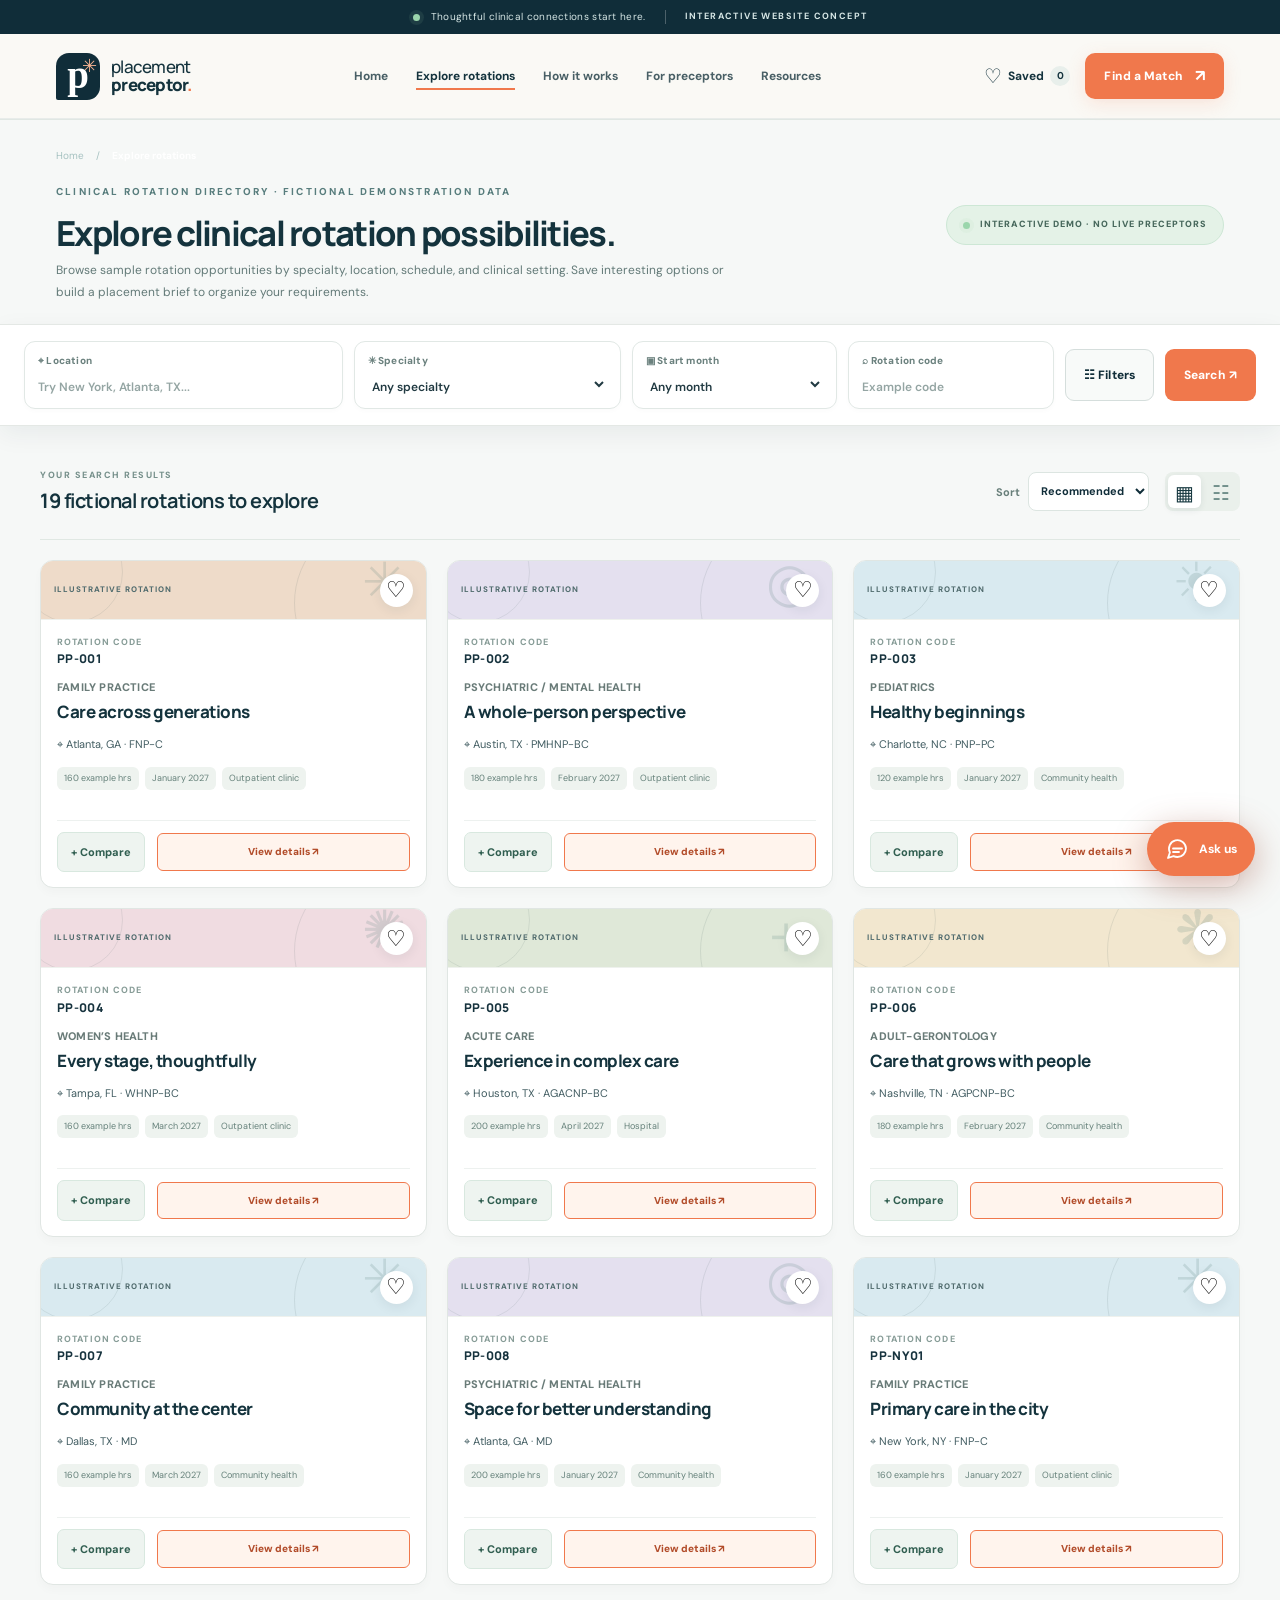
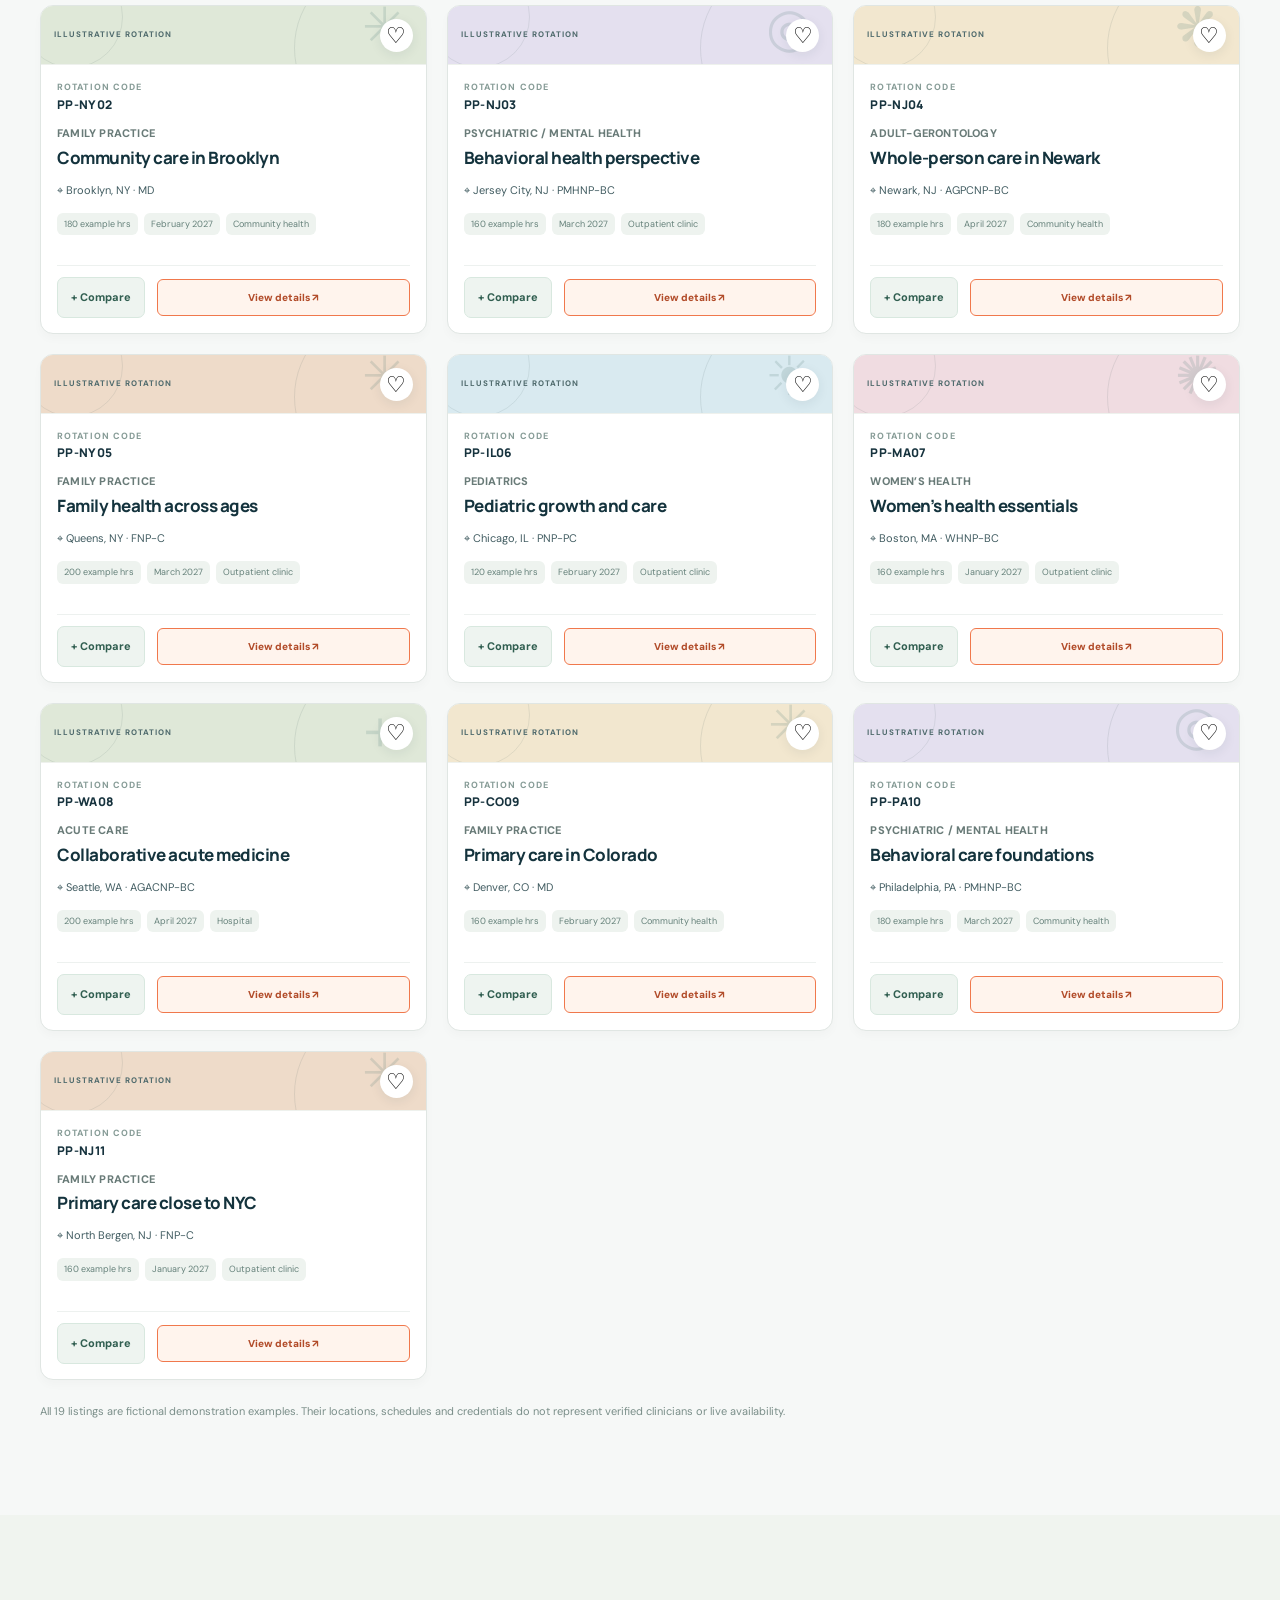
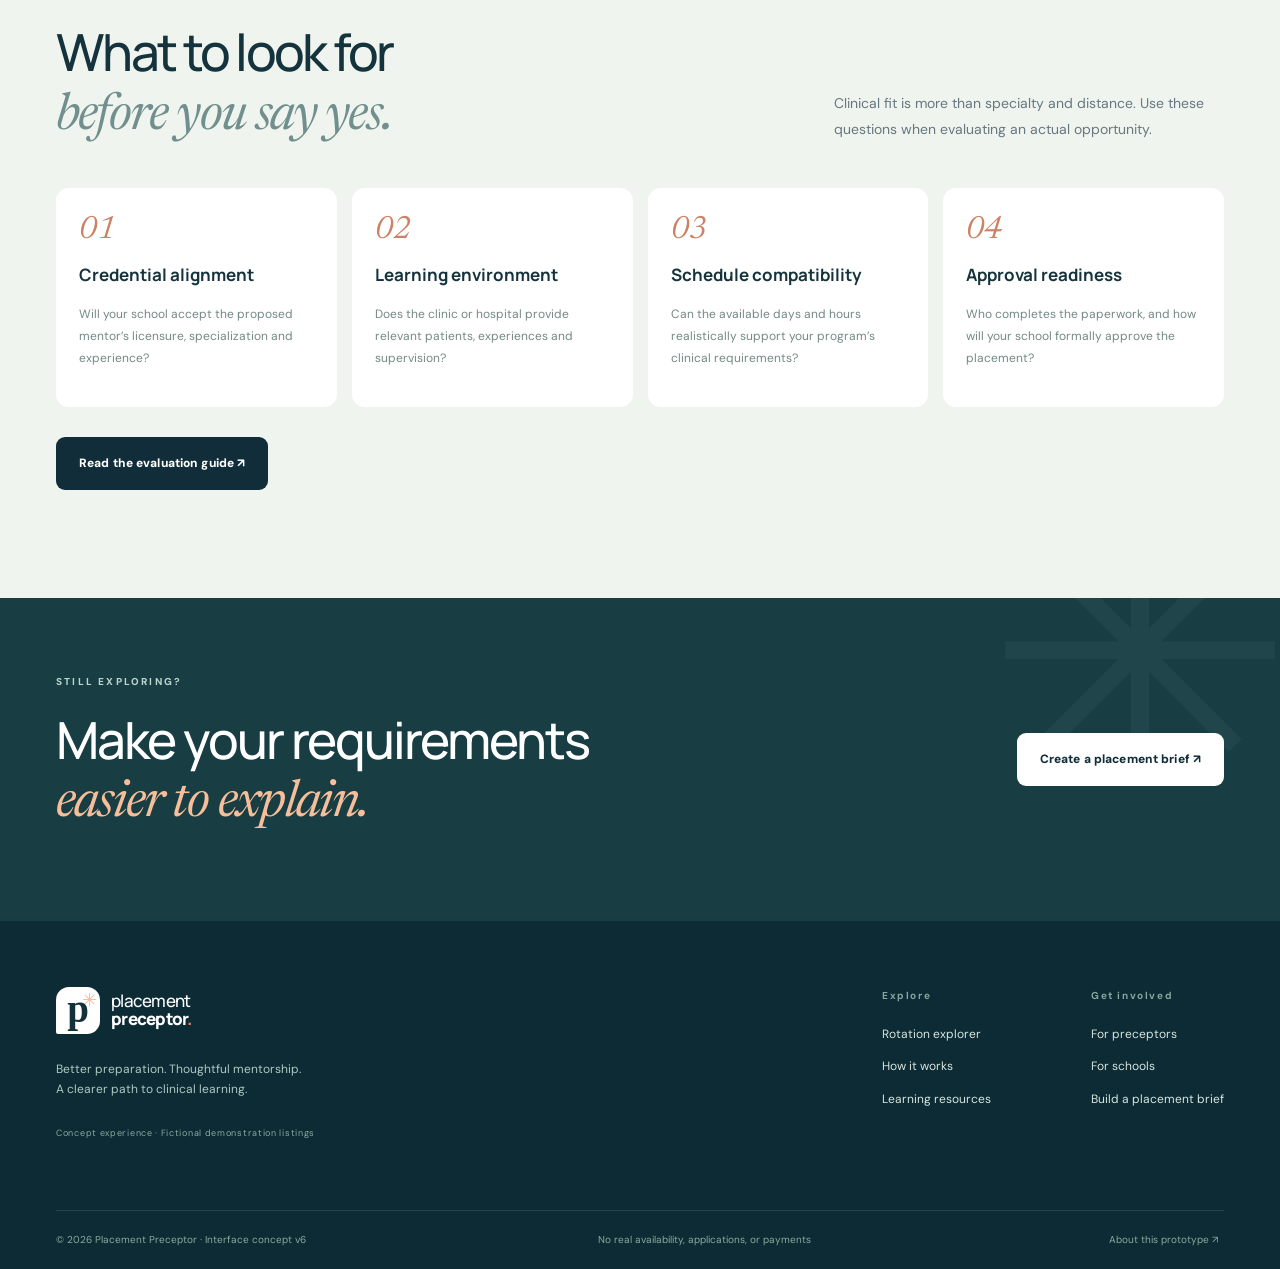
==== commit 378c6407: "Update How It Works, Preceptors and Resources to v6" ====
--- a/explore.html
+++ b/explore.html
@@ -36,7 +36,7 @@
 <section class="explore-below section"><div class="container"><div class="section-intro"><h2>What to look for<br><em>before you say yes.</em></h2><p>Clinical fit is more than specialty and distance. Use these questions when evaluating an actual opportunity.</p></div><div class="info-quad"><article><span>01</span><h3>Credential alignment</h3><p>Will your school accept the proposed mentor’s licensure, specialization and experience?</p></article><article><span>02</span><h3>Learning environment</h3><p>Does the clinic or hospital provide relevant patients, experiences and supervision?</p></article><article><span>03</span><h3>Schedule compatibility</h3><p>Can the available days and hours realistically support your program’s clinical requirements?</p></article><article><span>04</span><h3>Approval readiness</h3><p>Who completes the paperwork, and how will your school formally approve the placement?</p></article></div><a class="btn btn-dark" href="resources.html?article=choose-preceptor">Read the evaluation guide ↗</a></div></section>
 <section class="cta-section compact-cta"><div class="container cta-layout"><div><span class="section-kicker light">STILL EXPLORING?</span><h2>Make your requirements<br><em>easier to explain.</em></h2></div><button class="btn btn-light" data-start="student">Create a placement brief ↗</button></div></section>
 </main>
-<footer class="site-footer"><div class="container"><div class="footer-top"><div><a class="brand footer-brand" href="index.html"><span class="brand-mark">p<span>✳</span></span><span class="brand-word">placement<strong>preceptor<span>.</span></strong></span></a><p>Better preparation. Thoughtful mentorship.<br>A clearer path to clinical learning.</p><span class="footer-demo">Concept experience · Fictional demonstration listings</span></div><div class="footer-link-columns"><div><h3>Explore</h3><a href="explore.html">Rotation explorer</a><a href="how-it-works.html">How it works</a><a href="resources.html">Learning resources</a></div><div><h3>Get involved</h3><a href="for-preceptors.html">For preceptors</a><a href="how-it-works.html?audience=school">For schools</a><button data-start="student">Build a placement brief</button></div></div></div><div class="footer-bottom"><span>© 2026 Placement Preceptor · Interface concept v5</span><span>No real availability, applications, or payments</span><button class="footer-about" data-resource="privacy">About this prototype ↗</button></div></div></footer>
+<footer class="site-footer"><div class="container"><div class="footer-top"><div><a class="brand footer-brand" href="index.html"><span class="brand-mark">p<span>✳</span></span><span class="brand-word">placement<strong>preceptor<span>.</span></strong></span></a><p>Better preparation. Thoughtful mentorship.<br>A clearer path to clinical learning.</p><span class="footer-demo">Concept experience · Fictional demonstration listings</span></div><div class="footer-link-columns"><div><h3>Explore</h3><a href="explore.html">Rotation explorer</a><a href="how-it-works.html">How it works</a><a href="resources.html">Learning resources</a></div><div><h3>Get involved</h3><a href="for-preceptors.html">For preceptors</a><a href="how-it-works.html?audience=school">For schools</a><button data-start="student">Build a placement brief</button></div></div></div><div class="footer-bottom"><span>© 2026 Placement Preceptor · Interface concept v6</span><span>No real availability, applications, or payments</span><button class="footer-about" data-resource="privacy">About this prototype ↗</button></div></div></footer>
 <div class="toast" id="toast" role="status" aria-live="polite"></div>
 <div class="compare-tray" id="compare-tray" hidden><div><span class="compare-dot">✳</span><strong><span id="compare-count">0</span> rotations selected</strong><small>Compare up to three example settings</small></div><div class="compare-tray-actions"><button class="text-btn" id="clear-compare">Clear</button><button class="btn btn-accent btn-small" id="show-compare">Compare options <span>↗</span></button></div></div>
 <dialog id="modal" aria-labelledby="modal-title"><button class="modal-close" aria-label="Close dialog">×</button><div id="modal-content"></div></dialog>
--- a/style.css
+++ b/style.css
@@ -94,3 +94,78 @@
 
 /* Keep specialty and month fields accessible in compact mobile search. */
 @media(max-width:640px){.marketplace-search>label:nth-child(3),.marketplace-search>label:nth-child(4){display:block}.marketplace-search>label:nth-child(4){grid-column:1/-1}.marketplace-search>label:nth-child(2),.marketplace-search>label:nth-child(3){grid-column:auto}}
+
+/* v6 — actual process sequence + multi-step preceptor-interest form */
+.placement-sequence{padding-top:65px;padding-bottom:65px}
+.placement-sequence-grid{display:grid;grid-template-columns:repeat(5,minmax(0,1fr));gap:12px}
+.placement-sequence-grid article{border:1px solid #dfebe5;background:#fff;border-radius:16px;padding:23px 18px 24px;position:relative;box-shadow:0 8px 22px rgba(24,64,50,.05)}
+.placement-sequence-grid article:not(:last-child)::after{content:'→';position:absolute;right:-13px;top:49%;z-index:2;color:#d36b4a;font-weight:700;background:#fafbf9;border-radius:99px;width:22px;text-align:center}
+.placement-sequence-grid article:nth-child(2),.placement-sequence-grid article:nth-child(4){background:#f2f7f4}
+.placement-sequence-grid article>span{font:800 9px/1.5 'Manrope',sans-serif;letter-spacing:.85px;color:#8a9285}
+.placement-sequence-grid .sequence-icon{width:51px;height:51px;background:#f9e3d9;color:#d16b48;display:grid;place-items:center;border-radius:12px;margin:24px 0 18px;font-size:26px}
+.placement-sequence-grid h3{font:750 16px/1.32 'Manrope',sans-serif;letter-spacing:-.35px;margin:0 0 11px;min-height:44px}
+.placement-sequence-grid p{font-size:12px;line-height:1.7;color:#6a7d75;margin:0}
+.sequence-disclaimer{margin-top:21px;padding:16px 20px;border-radius:10px;border:1px solid #eedcc7;background:#fff9ee;color:#536963;font-size:12px;line-height:1.65}
+
+.preceptor-application-section{scroll-margin-top:110px}
+.application-layout{display:grid;grid-template-columns:minmax(0,1.58fr) minmax(250px,.82fr);gap:22px;align-items:start}
+.application-main{border:1px solid #dce9e2;border-radius:20px;background:#fff;padding:clamp(21px,3vw,38px);box-shadow:0 12px 44px #173a3210;min-width:0}
+.application-header{display:flex;justify-content:space-between;align-items:center;gap:15px;margin-bottom:25px}
+.application-eyebrow{font:800 9px 'Manrope',sans-serif;letter-spacing:1.65px;color:#b66a4e}
+.application-header h3{font:750 27px/1.3 'Manrope',sans-serif;letter-spacing:-1px;margin:7px 0}
+.application-header p{margin:0;font-size:11px;color:#6f847b}
+.application-symbol{font:normal 48px Georgia,serif;color:#e29a78}
+.application-progress-track{height:7px;border-radius:100px;background:#edf2ef;overflow:hidden}
+.application-progress-track>span{display:block;background:linear-gradient(90deg,#d66d4b,#f0ac86);height:100%;width:20%;border-radius:100px;transition:width .25s}
+.application-progress-label{display:flex;justify-content:space-between;align-items:center;margin-top:9px;color:#5c7770;font-weight:700;font-size:10px}
+.application-step-chips{display:flex;flex-wrap:wrap;gap:6px;margin:17px 0 31px}
+.application-step-chips span{font:700 9px 'Manrope',sans-serif;color:#79918b;padding:7px 9px;border:1px solid #e5eee9;border-radius:100px}
+.application-step-chips span.active{background:#153e40;color:white;border-color:#153e40}
+.application-step-chips span.completed{background:#e8f2eb;color:#327554;border-color:#cde5d5}
+.application-step[hidden]{display:none!important}
+.application-section-label{font:800 10px 'Manrope',sans-serif;letter-spacing:1px;color:#ca764e}
+.application-step h4{font:750 25px/1.25 'Manrope',sans-serif;letter-spacing:-.6px;margin:10px 0}
+.application-description{font-size:12px;color:#6e817b;line-height:1.8;margin:0 0 25px;max-width:590px}
+.application-form-grid{display:grid;grid-template-columns:repeat(2,minmax(0,1fr));gap:19px 15px}
+.application-field{display:flex;flex-direction:column;font:750 11px 'Manrope',sans-serif;line-height:1.5;color:#274b45;min-width:0}
+.application-field>span,.application-consent strong{color:#c35b3d}
+.application-field input,.application-field select,.application-field textarea{margin-top:7px;background:#fbfdfb;border:1px solid #d6e4dc;border-radius:9px;min-height:46px;padding:11px 13px;outline-offset:2px;color:#183b34;font:500 12px 'DM Sans',sans-serif;width:100%;box-sizing:border-box;resize:vertical}
+.application-field textarea{min-height:100px}
+.application-field input:focus,.application-field select:focus,.application-field textarea:focus{outline:2px solid #a9d5ba;border-color:#4c9d73}
+.application-field small{font-size:10px;font-weight:400;color:#7b8f88;line-height:1.55;margin-top:5px}
+.application-form-grid .span-all{grid-column:1/-1}
+.application-consent{margin-top:24px;display:flex;gap:12px;padding:17px;border-radius:11px;background:#f4f7f3;font:500 11px/1.65 'DM Sans',sans-serif;color:#516962;cursor:pointer}
+.application-consent input{width:17px;height:17px;margin:2px 0 0;flex:0 0 auto;accent-color:#245646}
+.application-honeypot{position:absolute!important;left:-9999px!important;max-height:1px;overflow:hidden}
+.application-navigation{margin-top:31px;padding-top:19px;border-top:1px solid #e7eee9;display:flex;gap:12px;align-items:center;justify-content:flex-end;flex-wrap:wrap}
+.application-navigation #application-back:not([hidden]){margin-right:auto}
+.application-navigation button[hidden]{display:none!important}
+.application-review{border:1px solid #dbe8e0;border-radius:12px;overflow:hidden;background:#fff}
+.application-review-row{display:grid;grid-template-columns:175px minmax(0,1fr);gap:15px;padding:12px 17px;border-bottom:1px solid #e8f0eb;font-size:11px;line-height:1.6}
+.application-review-row:nth-child(even){background:#f8faf8}
+.application-review-row:last-child{border-bottom:0}
+.application-review-row span{color:#6b8178}
+.application-review-row strong{font-weight:700;overflow-wrap:anywhere;color:#22443b}
+.application-connection-note{font-size:11px;line-height:1.7;padding:15px;border:1px solid #e8d8bd;background:#fff9ef;border-radius:9px;color:#726447;margin-top:17px}
+.application-submit-status:empty{display:none}
+.application-submit-status{margin-top:12px;padding:13px 15px;border-radius:8px;font-size:11px;line-height:1.6}
+.application-submit-status.good{color:#236244;background:#e9f6eb;border:1px solid #bbdfc5}
+.application-submit-status.error{color:#922e2e;background:#fff0ec;border:1px solid #e6bcad}
+.application-sidebar{background:#14363d;color:#fff;border-radius:20px;padding:34px 29px;position:sticky;top:125px;overflow:hidden}
+.application-sidebar::after{content:'✳';position:absolute;right:-34px;top:-90px;font:210px Georgia,serif;color:#ffffff09;pointer-events:none}
+.application-sidebar .application-eyebrow{color:#f1a17c}
+.application-sidebar-icon{font:46px Georgia;color:#efab89;margin:0 0 29px}
+.application-sidebar h3{font:500 33px/1.2 'Newsreader',Georgia,serif;letter-spacing:-1px;margin:15px 0 18px}
+.application-sidebar>p{color:#d2ded8;line-height:1.85;font-size:12px;margin:0}
+.application-sidebar-rule{height:1px;background:#ffffff29;margin:28px 0}
+.application-sidebar h4{font:700 14px 'Manrope',sans-serif;letter-spacing:-.25px}
+.application-sidebar ol{padding-left:19px;display:grid;gap:14px;color:#c9d9d4;font-size:12px;line-height:1.6}
+.application-sidebar li::marker{color:#eba683}
+.application-aside-note{margin-top:27px;padding:18px;border:1px solid #ffffff22;background:#ffffff08;border-radius:10px;color:#e4e9e4}
+.application-aside-note strong{font-size:11px}
+.application-aside-note p{font-size:10px;line-height:1.7;color:#c3d1cb;margin:7px 0 0}
+@media(max-width:1100px){.placement-sequence-grid{grid-template-columns:repeat(3,minmax(0,1fr))}.placement-sequence-grid article:not(:last-child)::after{display:none}.application-layout{grid-template-columns:minmax(0,1.4fr) minmax(220px,.8fr)}}
+@media(max-width:800px){.placement-sequence-grid{grid-template-columns:repeat(2,minmax(0,1fr))}.application-layout{grid-template-columns:1fr}.application-sidebar{position:static}}
+@media(max-width:550px){.placement-sequence-grid{grid-template-columns:1fr}.application-main{padding:22px 18px}.application-form-grid{grid-template-columns:1fr}.application-form-grid .span-all{grid-column:auto}.application-review-row{grid-template-columns:1fr;gap:2px}.application-navigation .btn{font-size:11px;padding:12px}.application-step-chips span{font-size:8px}.application-sidebar{padding:25px}}
+/* A few existing decorative layers extend outside mobile viewports. Clip visual overflow without creating a horizontal scroll. */
+html,body{overflow-x:clip}
